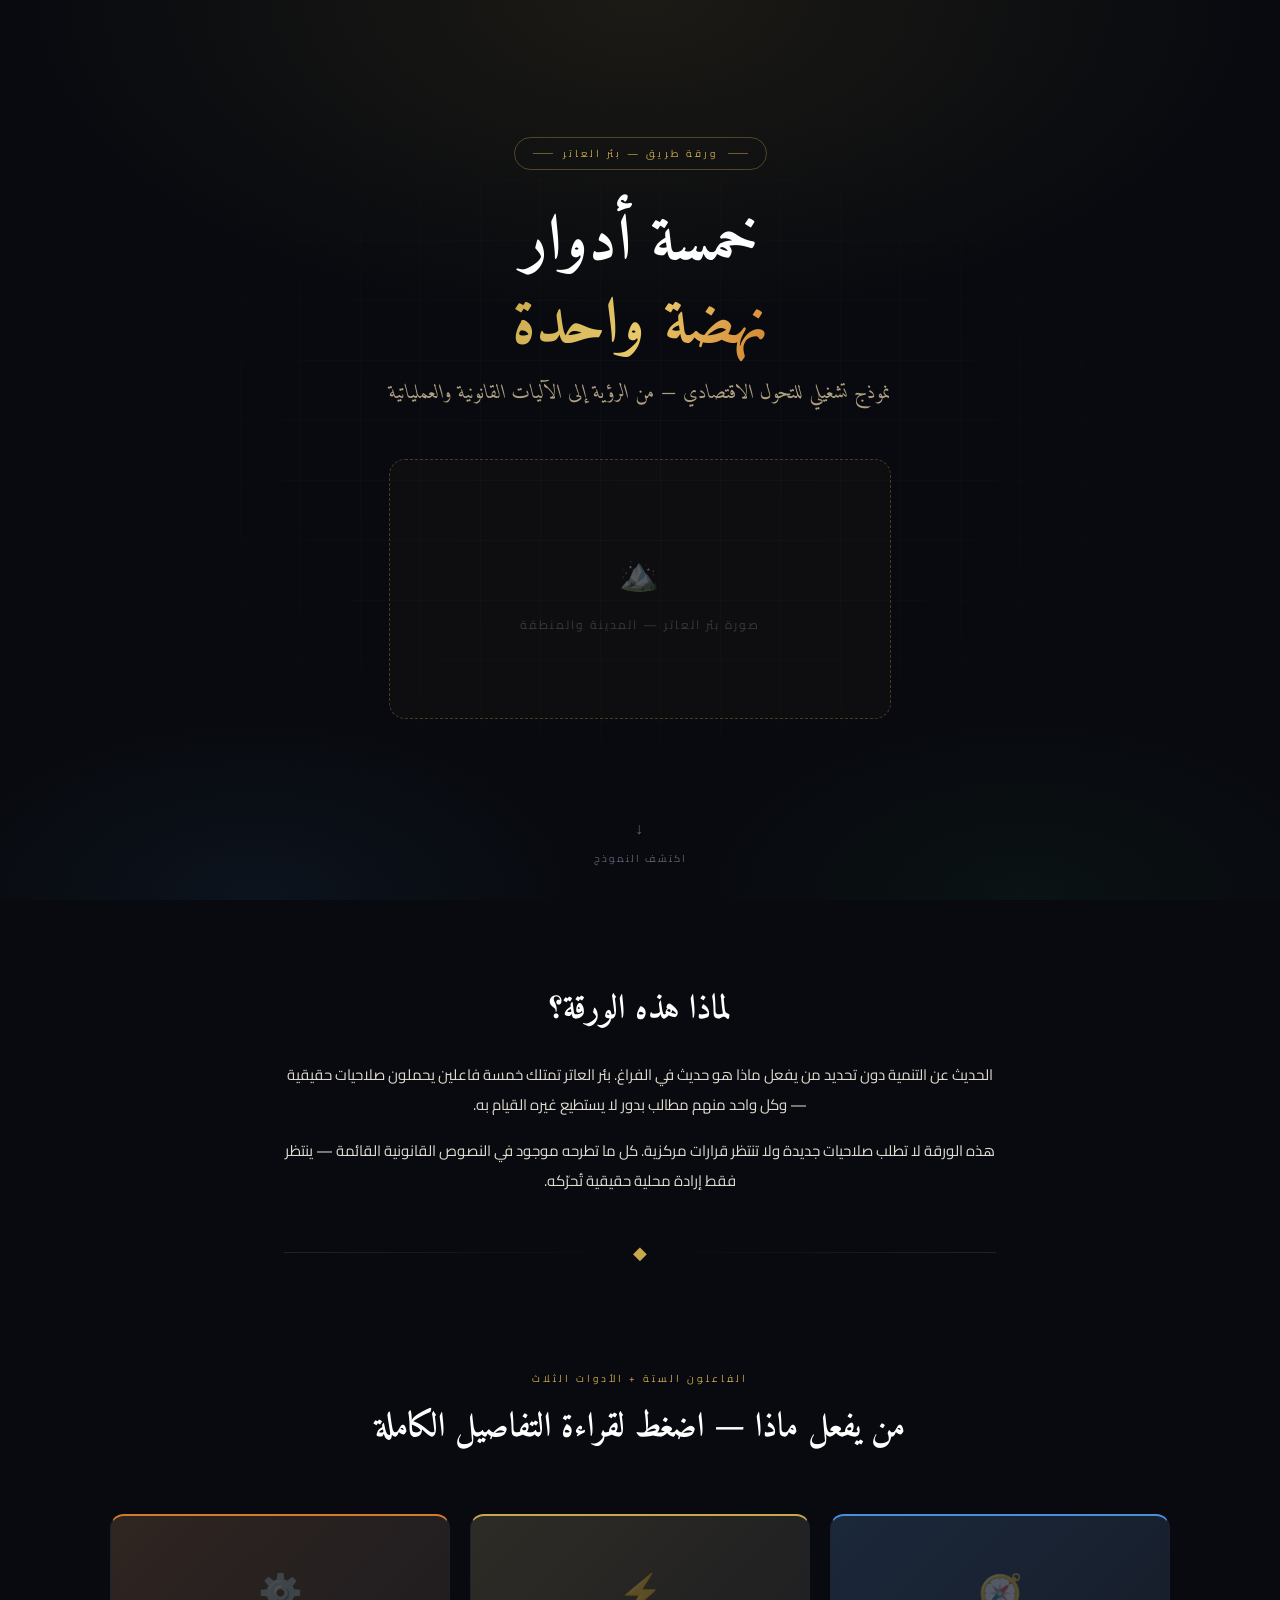
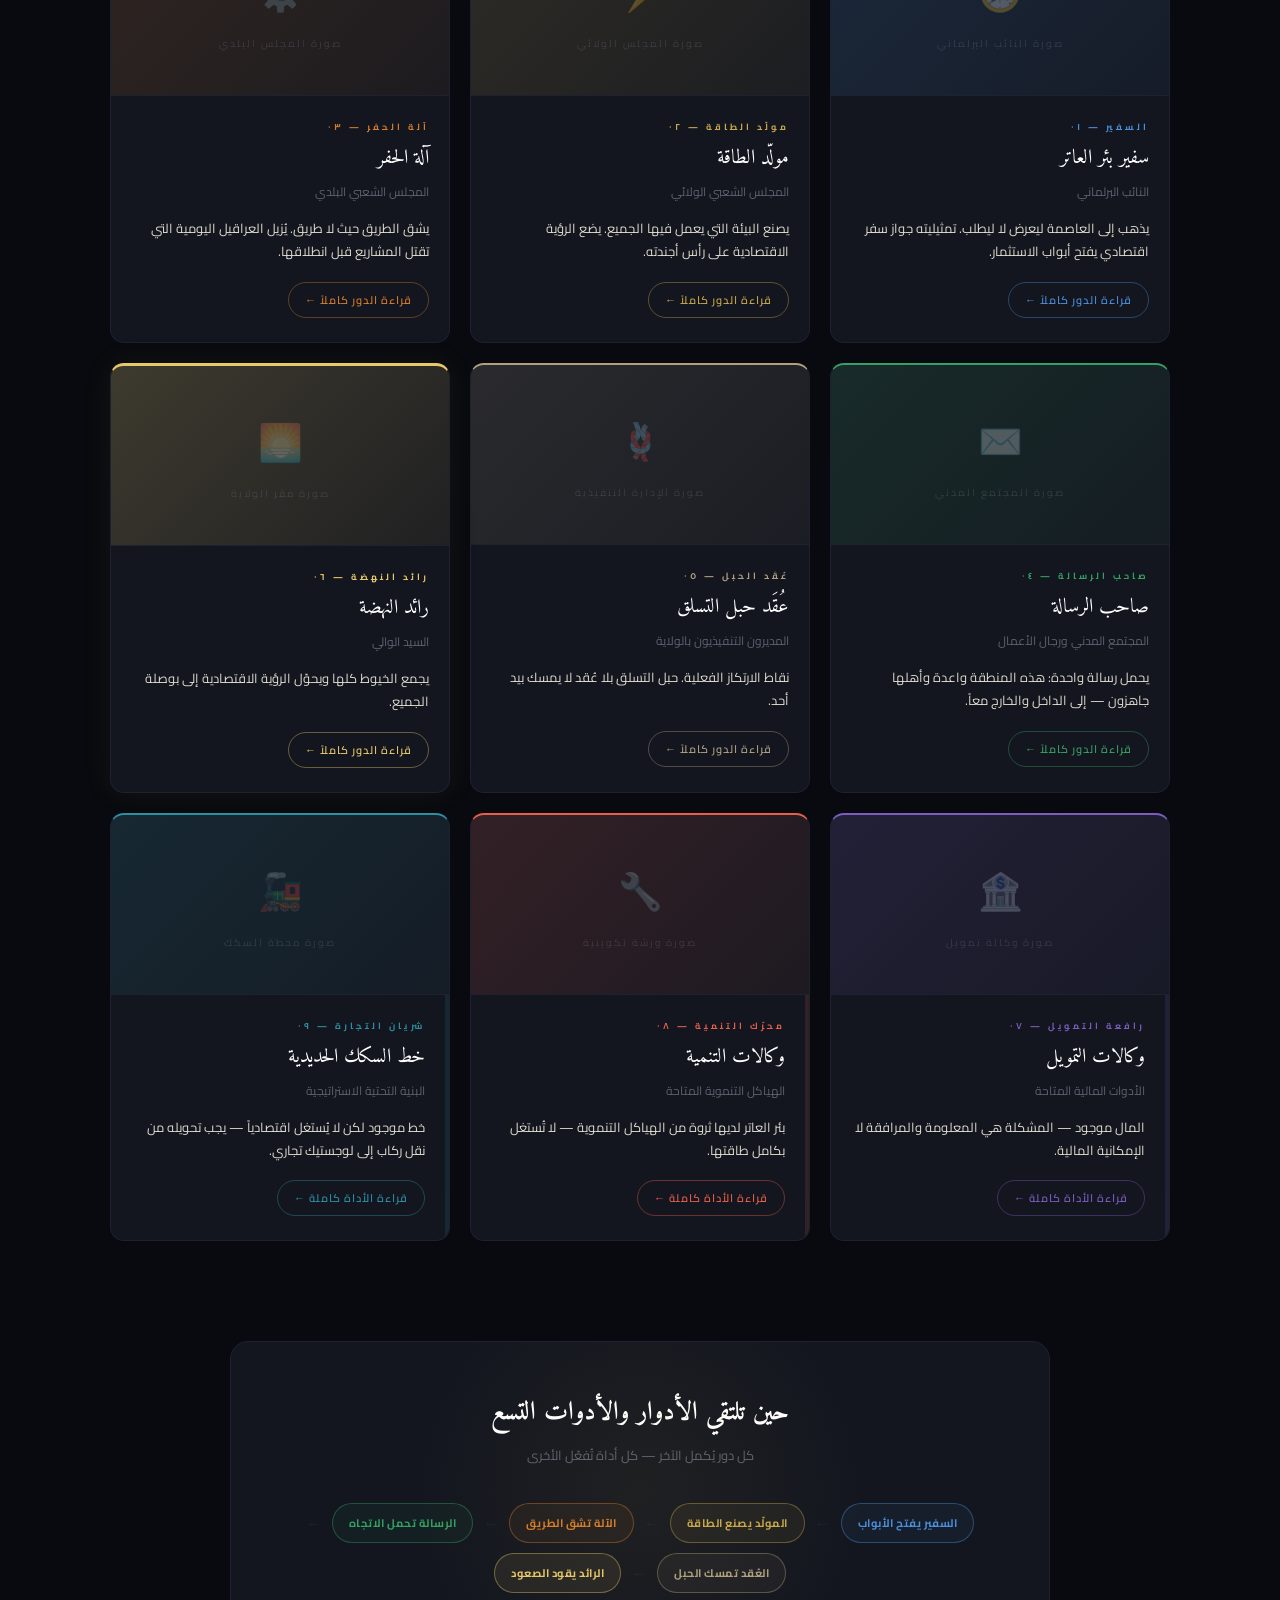
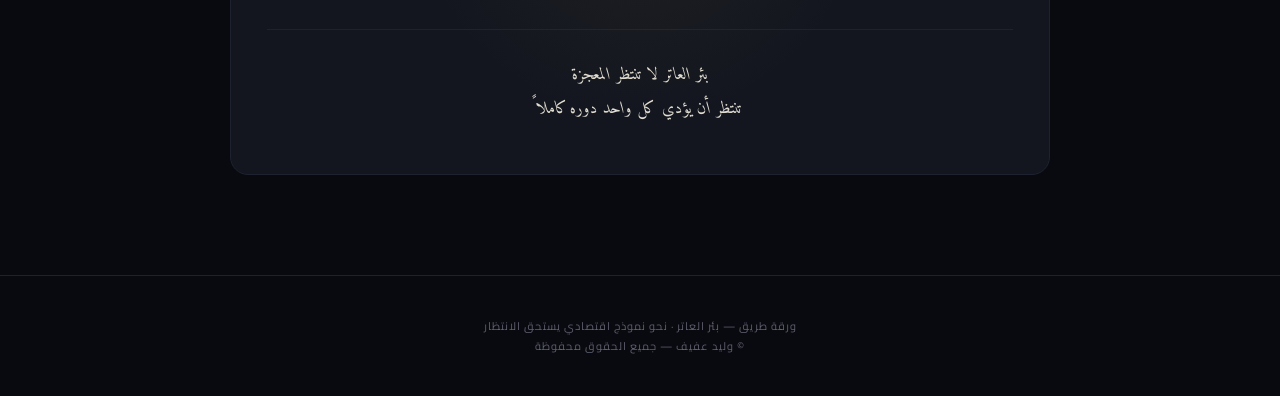
==== index.html @ 974d1684 "Add files via upload" ====
<!DOCTYPE html>
<html lang="ar" dir="rtl">
<head>
<meta charset="UTF-8">
<meta name="viewport" content="width=device-width, initial-scale=1.0">
<title>ورقة طريق بئر العاتر — النهضة الاقتصادية</title>
<style>
@import url('https://fonts.googleapis.com/css2?family=Cairo:wght@300;400;600;700;900&family=Amiri:ital,wght@0,400;0,700;1,400&display=swap');

:root {
  --night: #080a0f;
  --deep: #0f1118;
  --card: #13161f;
  --border: #1e2130;
  --gold: #c8a84b;
  --gold2: #e8c96a;
  --blue: #4a8fd9;
  --amber: #d47c2a;
  --green: #35a063;
  --sand: #b0a080;
  --rust: #c0402a;
  --text: #e0dcd0;
  --muted: #606070;
  --soft: #908870;
}

* { margin:0; padding:0; box-sizing:border-box; }
html { scroll-behavior:smooth; }

body {
  font-family:'Cairo',sans-serif;
  background:var(--night);
  color:var(--text);
  min-height:100vh;
}

/* ─── HERO ─── */
.hero {
  position:relative;
  min-height:100vh;
  display:flex;
  flex-direction:column;
  align-items:center;
  justify-content:center;
  text-align:center;
  padding:60px 24px;
  overflow:hidden;
}

.hero-bg {
  position:absolute;
  inset:0;
  background:
    radial-gradient(ellipse 80% 60% at 50% 0%, rgba(200,168,75,0.10) 0%, transparent 60%),
    radial-gradient(ellipse 50% 40% at 20% 100%, rgba(74,143,217,0.07) 0%, transparent 50%),
    radial-gradient(ellipse 50% 40% at 80% 100%, rgba(53,160,99,0.06) 0%, transparent 50%);
}

/* geometric grid lines */
.hero-grid {
  position:absolute;
  inset:0;
  background-image:
    linear-gradient(rgba(200,168,75,0.04) 1px, transparent 1px),
    linear-gradient(90deg, rgba(200,168,75,0.04) 1px, transparent 1px);
  background-size:60px 60px;
  mask-image:radial-gradient(ellipse 80% 80% at 50% 50%, black 0%, transparent 70%);
}

.hero-content { position:relative; z-index:2; max-width:780px; }

.hero-eyebrow {
  display:inline-flex;
  align-items:center;
  gap:10px;
  border:1px solid rgba(200,168,75,0.35);
  color:var(--gold);
  font-size:10px;
  letter-spacing:3px;
  padding:6px 18px;
  border-radius:30px;
  margin-bottom:32px;
  animation:fadeDown .7s ease both;
}
.hero-eyebrow::before,
.hero-eyebrow::after {
  content:'';
  width:20px; height:1px;
  background:var(--gold);
  opacity:.5;
}

.hero h1 {
  font-family:'Amiri',serif;
  font-size:clamp(32px,7vw,64px);
  font-weight:700;
  line-height:1.3;
  color:#fff;
  margin-bottom:8px;
  animation:fadeDown .7s .1s ease both;
}
.hero h1 em {
  font-style:normal;
  background:linear-gradient(120deg,var(--gold),var(--gold2),var(--amber));
  -webkit-background-clip:text;
  -webkit-text-fill-color:transparent;
  background-clip:text;
}

.hero-tagline {
  font-family:'Amiri',serif;
  font-size:clamp(15px,2.5vw,20px);
  color:var(--sand);
  margin-bottom:48px;
  font-style:italic;
  animation:fadeDown .7s .2s ease both;
}

/* hero image slot */
.hero-image-slot {
  width:100%;
  max-width:680px;
  height:260px;
  border:1px dashed rgba(200,168,75,0.3);
  border-radius:16px;
  display:flex;
  flex-direction:column;
  align-items:center;
  justify-content:center;
  gap:10px;
  color:var(--muted);
  font-size:12px;
  letter-spacing:2px;
  margin:0 auto 48px;
  background:rgba(200,168,75,0.03);
  overflow:hidden;
  animation:fadeUp .7s .3s ease both;
  position:relative;
}
.hero-image-slot img {
  position:absolute;
  inset:0;
  width:100%; height:100%;
  object-fit:cover;
  border-radius:16px;
  display:none;
}
.hero-image-slot .slot-icon { font-size:32px; opacity:.3; }
.hero-image-slot .slot-label { opacity:.5; }

.scroll-hint {
  position:absolute;
  bottom:32px;
  left:50%;
  transform:translateX(-50%);
  display:flex;
  flex-direction:column;
  align-items:center;
  gap:6px;
  color:var(--muted);
  font-size:10px;
  letter-spacing:2px;
  animation:pulse 2s infinite;
}
.scroll-hint .arrow { font-size:16px; }

/* ─── INTRO ─── */
.intro {
  max-width:760px;
  margin:0 auto;
  padding:80px 24px 60px;
  text-align:center;
}
.intro-title {
  font-family:'Amiri',serif;
  font-size:clamp(22px,4vw,34px);
  color:#fff;
  margin-bottom:20px;
}
.intro p {
  font-size:15px;
  color:var(--text);
  line-height:2;
  margin-bottom:16px;
}
.intro-divider {
  display:flex;
  align-items:center;
  gap:16px;
  margin:40px 0;
}
.intro-divider::before,
.intro-divider::after {
  content:'';
  flex:1;
  height:1px;
  background:linear-gradient(90deg,transparent,var(--border));
}
.intro-divider::before { background:linear-gradient(90deg,transparent,var(--border)); }
.intro-divider::after  { background:linear-gradient(90deg,var(--border),transparent); }
.intro-divider span { color:var(--gold); font-size:18px; }

/* ─── ACTORS SECTION ─── */
.actors-section {
  max-width:1100px;
  margin:0 auto;
  padding:0 20px 100px;
}

.section-header {
  text-align:center;
  margin-bottom:56px;
}
.section-header .tag {
  font-size:10px;
  letter-spacing:3px;
  color:var(--gold);
  display:block;
  margin-bottom:10px;
}
.section-header h2 {
  font-family:'Amiri',serif;
  font-size:clamp(22px,4vw,34px);
  color:#fff;
}

.actors-grid {
  display:grid;
  grid-template-columns:repeat(auto-fit,minmax(300px,1fr));
  gap:20px;
}

.actor-tile {
  background:var(--card);
  border:1px solid var(--border);
  border-radius:14px;
  overflow:hidden;
  text-decoration:none;
  color:inherit;
  display:block;
  transition:transform .25s, box-shadow .25s;
  position:relative;
}
.actor-tile:hover {
  transform:translateY(-4px);
  box-shadow:0 20px 50px rgba(0,0,0,.5);
}
.actor-tile::before {
  content:'';
  position:absolute;
  inset:0;
  opacity:0;
  transition:opacity .3s;
  border-radius:14px;
}
.actor-tile:hover::before { opacity:1; }

/* image slot inside tile */
.tile-image {
  width:100%;
  height:180px;
  background:var(--deep);
  display:flex;
  align-items:center;
  justify-content:center;
  border-bottom:1px solid var(--border);
  position:relative;
  overflow:hidden;
}
.tile-image img {
  width:100%; height:100%;
  object-fit:cover;
  display:none;
}
.tile-image-placeholder {
  display:flex;
  flex-direction:column;
  align-items:center;
  gap:8px;
  color:var(--muted);
}
.tile-image-placeholder .p-icon { font-size:36px; opacity:.25; }
.tile-image-placeholder .p-text { font-size:10px; letter-spacing:2px; opacity:.4; }

.tile-body { padding:22px 20px 24px; }
.tile-code {
  font-size:9px;
  letter-spacing:3px;
  font-weight:700;
  margin-bottom:6px;
  text-transform:uppercase;
}
.tile-name {
  font-family:'Amiri',serif;
  font-size:20px;
  color:#fff;
  margin-bottom:4px;
}
.tile-role {
  font-size:12px;
  color:var(--muted);
  margin-bottom:14px;
}
.tile-desc {
  font-size:13px;
  color:var(--text);
  line-height:1.8;
  margin-bottom:18px;
}
.tile-link {
  display:inline-flex;
  align-items:center;
  gap:8px;
  font-size:11px;
  letter-spacing:1px;
  font-weight:600;
  padding:7px 16px;
  border-radius:20px;
  border:1px solid;
  transition:background .2s, color .2s;
}

/* color themes */
.t-ambassador .tile-image { background:linear-gradient(135deg,rgba(74,143,217,0.15),rgba(74,143,217,0.05)); }
.t-ambassador .tile-code  { color:var(--blue); }
.t-ambassador .tile-link  { color:var(--blue); border-color:rgba(74,143,217,.4); }
.t-ambassador .tile-link:hover { background:rgba(74,143,217,.15); }
.t-ambassador { border-top:2px solid var(--blue); }

.t-generator .tile-image { background:linear-gradient(135deg,rgba(200,168,75,0.15),rgba(200,168,75,0.05)); }
.t-generator .tile-code  { color:var(--gold); }
.t-generator .tile-link  { color:var(--gold); border-color:rgba(200,168,75,.4); }
.t-generator .tile-link:hover { background:rgba(200,168,75,.1); }
.t-generator { border-top:2px solid var(--gold); }

.t-driller .tile-image { background:linear-gradient(135deg,rgba(212,124,42,0.15),rgba(212,124,42,0.05)); }
.t-driller .tile-code  { color:var(--amber); }
.t-driller .tile-link  { color:var(--amber); border-color:rgba(212,124,42,.4); }
.t-driller .tile-link:hover { background:rgba(212,124,42,.12); }
.t-driller { border-top:2px solid var(--amber); }

.t-civil .tile-image { background:linear-gradient(135deg,rgba(53,160,99,0.15),rgba(53,160,99,0.05)); }
.t-civil .tile-code  { color:var(--green); }
.t-civil .tile-link  { color:var(--green); border-color:rgba(53,160,99,.4); }
.t-civil .tile-link:hover { background:rgba(53,160,99,.12); }
.t-civil { border-top:2px solid var(--green); }

.t-knot .tile-image { background:linear-gradient(135deg,rgba(176,160,128,0.15),rgba(176,160,128,0.05)); }
.t-knot .tile-code  { color:var(--sand); }
.t-knot .tile-link  { color:var(--sand); border-color:rgba(176,160,128,.4); }
.t-knot .tile-link:hover { background:rgba(176,160,128,.12); }
.t-knot { border-top:2px solid var(--sand); }

.t-pioneer .tile-image { background:linear-gradient(135deg,rgba(232,201,106,0.2),rgba(200,168,75,0.07)); }
.t-pioneer .tile-code  { color:var(--gold2); }
.t-pioneer .tile-link  { color:var(--gold2); border-color:rgba(232,201,106,.4); }
.t-pioneer .tile-link:hover { background:rgba(232,201,106,.12); }
.t-pioneer { border-top:3px solid var(--gold2); box-shadow:0 0 30px rgba(200,168,75,.08); }

.t-finance { border-top:2px solid #7c5cbf; }
.t-finance .tile-body { border-right:4px solid rgba(124,92,191,.15); }
.t-development { border-top:2px solid #e85d4b; }
.t-development .tile-body { border-right:4px solid rgba(232,93,75,.15); }
.t-railway { border-top:2px solid #2d8fa3; }
.t-railway .tile-body { border-right:4px solid rgba(45,143,163,.15); }

/* ─── SYNERGY ─── */
.synergy {
  max-width:860px;
  margin:0 auto 100px;
  padding:0 20px;
}
.synergy-box {
  background:var(--card);
  border:1px solid var(--border);
  border-radius:18px;
  padding:48px 36px;
  text-align:center;
  position:relative;
  overflow:hidden;
}
.synergy-box::before {
  content:'';
  position:absolute;
  top:-100px; left:50%; transform:translateX(-50%);
  width:500px; height:500px;
  background:radial-gradient(circle,rgba(200,168,75,.07) 0%,transparent 65%);
  pointer-events:none;
}
.synergy-box h2 {
  font-family:'Amiri',serif;
  font-size:26px;
  color:#fff;
  margin-bottom:8px;
}
.synergy-sub {
  font-size:13px;
  color:var(--muted);
  margin-bottom:36px;
}
.flow {
  display:flex;
  align-items:center;
  justify-content:center;
  flex-wrap:wrap;
  gap:10px;
  margin-bottom:36px;
}
.flow-node {
  font-size:11px;
  font-weight:700;
  padding:9px 16px;
  border-radius:24px;
  border:1px solid;
  letter-spacing:.5px;
}
.flow-arr { color:var(--border); font-size:16px; }
.synergy-quote {
  font-family:'Amiri',serif;
  font-size:17px;
  font-style:italic;
  color:var(--text);
  line-height:2;
  border-top:1px solid var(--border);
  padding-top:28px;
}

/* ─── FOOTER ─── */
footer {
  text-align:center;
  padding:40px 20px;
  border-top:1px solid var(--border);
  font-size:11px;
  color:var(--muted);
  letter-spacing:1px;
}

/* ─── ANIMATIONS ─── */
@keyframes fadeDown {
  from{opacity:0;transform:translateY(-18px)}
  to{opacity:1;transform:translateY(0)}
}
@keyframes fadeUp {
  from{opacity:0;transform:translateY(22px)}
  to{opacity:1;transform:translateY(0)}
}
@keyframes pulse {
  0%,100%{opacity:.4} 50%{opacity:.9}
}

.reveal {
  opacity:0;
  transform:translateY(24px);
  transition:opacity .6s ease, transform .6s ease;
}
.reveal.visible {
  opacity:1;
  transform:translateY(0);
}

@media(max-width:600px){
  .actors-grid{grid-template-columns:1fr;}
  .flow-arr{display:none;}
}
</style>
</head>
<body><div class="wm-wrap">

<!-- ══ HERO ══ -->
<section class="hero">
  <div class="hero-bg"></div>
  <div class="hero-grid"></div>

  <div class="hero-content">
    <div class="hero-eyebrow">ورقة طريق — بئر العاتر</div>
    <h1>خمسة أدوار<br><em>نهضة واحدة</em></h1>
    <p class="hero-tagline">نموذج تشغيلي للتحول الاقتصادي — من الرؤية إلى الآليات القانونية والعملياتية</p>

    <!-- HERO IMAGE SLOT -->
    <div class="hero-image-slot">
      <!-- ضع هنا صورة بئر العاتر: <img src="images/hero.jpg" alt="بئر العاتر"> -->
      <div class="slot-icon">🏔️</div>
      <div class="slot-label">صورة بئر العاتر — المدينة والمنطقة</div>
    </div>
  </div>

  <div class="scroll-hint">
    <div class="arrow">↓</div>
    <span>اكتشف النموذج</span>
  </div>
</section>

<!-- ══ INTRO ══ -->
<section class="intro reveal">
  <h2 class="intro-title">لماذا هذه الورقة؟</h2>
  <p>الحديث عن التنمية دون تحديد من يفعل ماذا هو حديث في الفراغ. بئر العاتر تمتلك خمسة فاعلين يحملون صلاحيات حقيقية — وكل واحد منهم مطالب بدور لا يستطيع غيره القيام به.</p>
  <p>هذه الورقة لا تطلب صلاحيات جديدة ولا تنتظر قرارات مركزية. كل ما تطرحه موجود في النصوص القانونية القائمة — ينتظر فقط إرادة محلية حقيقية تُحرّكه.</p>
  <div class="intro-divider"><span>◆</span></div>
</section>

<!-- ══ ACTORS ══ -->
<section class="actors-section">
  <div class="section-header reveal">
    <span class="tag">الفاعلون الستة + الأدوات الثلاث</span>
    <h2>من يفعل ماذا — اضغط لقراءة التفاصيل الكاملة</h2>
  </div>

  <div class="actors-grid">

    <!-- 1 -->
    <a href="ambassador.html" class="actor-tile t-ambassador reveal">
      <div class="tile-image">
        <!-- <img src="images/ambassador.jpg" alt="سفير بئر العاتر"> -->
        <div class="tile-image-placeholder">
          <div class="p-icon">🧭</div>
          <div class="p-text">صورة النائب البرلماني</div>
        </div>
      </div>
      <div class="tile-body">
        <div class="tile-code">السفير — ٠١</div>
        <div class="tile-name">سفير بئر العاتر</div>
        <div class="tile-role">النائب البرلماني</div>
        <div class="tile-desc">يذهب إلى العاصمة ليعرض لا ليطلب. تمثيليته جواز سفر اقتصادي يفتح أبواب الاستثمار.</div>
        <span class="tile-link">قراءة الدور كاملاً ←</span>
      </div>
    </a>

    <!-- 2 -->
    <a href="generator.html" class="actor-tile t-generator reveal">
      <div class="tile-image">
        <!-- <img src="images/generator.jpg" alt="المجلس الولائي"> -->
        <div class="tile-image-placeholder">
          <div class="p-icon">⚡</div>
          <div class="p-text">صورة المجلس الولائي</div>
        </div>
      </div>
      <div class="tile-body">
        <div class="tile-code">مولّد الطاقة — ٠٢</div>
        <div class="tile-name">مولّد الطاقة</div>
        <div class="tile-role">المجلس الشعبي الولائي</div>
        <div class="tile-desc">يصنع البيئة التي يعمل فيها الجميع. يضع الرؤية الاقتصادية على رأس أجندته.</div>
        <span class="tile-link">قراءة الدور كاملاً ←</span>
      </div>
    </a>

    <!-- 3 -->
    <a href="driller.html" class="actor-tile t-driller reveal">
      <div class="tile-image">
        <!-- <img src="images/driller.jpg" alt="المجلس البلدي"> -->
        <div class="tile-image-placeholder">
          <div class="p-icon">⚙️</div>
          <div class="p-text">صورة المجلس البلدي</div>
        </div>
      </div>
      <div class="tile-body">
        <div class="tile-code">آلة الحفر — ٠٣</div>
        <div class="tile-name">آلة الحفر</div>
        <div class="tile-role">المجلس الشعبي البلدي</div>
        <div class="tile-desc">يشق الطريق حيث لا طريق. يُزيل العراقيل اليومية التي تقتل المشاريع قبل انطلاقها.</div>
        <span class="tile-link">قراءة الدور كاملاً ←</span>
      </div>
    </a>

    <!-- 4 -->
    <a href="civil.html" class="actor-tile t-civil reveal">
      <div class="tile-image">
        <!-- <img src="images/civil.jpg" alt="المجتمع المدني"> -->
        <div class="tile-image-placeholder">
          <div class="p-icon">✉️</div>
          <div class="p-text">صورة المجتمع المدني</div>
        </div>
      </div>
      <div class="tile-body">
        <div class="tile-code">صاحب الرسالة — ٠٤</div>
        <div class="tile-name">صاحب الرسالة</div>
        <div class="tile-role">المجتمع المدني ورجال الأعمال</div>
        <div class="tile-desc">يحمل رسالة واحدة: هذه المنطقة واعدة وأهلها جاهزون — إلى الداخل والخارج معاً.</div>
        <span class="tile-link">قراءة الدور كاملاً ←</span>
      </div>
    </a>

    <!-- 5 -->
    <a href="knot.html" class="actor-tile t-knot reveal">
      <div class="tile-image">
        <!-- <img src="images/knot.jpg" alt="المديرون التنفيذيون"> -->
        <div class="tile-image-placeholder">
          <div class="p-icon">🪢</div>
          <div class="p-text">صورة الإدارة التنفيذية</div>
        </div>
      </div>
      <div class="tile-body">
        <div class="tile-code">عُقَد الحبل — ٠٥</div>
        <div class="tile-name">عُقَد حبل التسلق</div>
        <div class="tile-role">المديرون التنفيذيون بالولاية</div>
        <div class="tile-desc">نقاط الارتكاز الفعلية. حبل التسلق بلا عُقد لا يمسك بيد أحد.</div>
        <span class="tile-link">قراءة الدور كاملاً ←</span>
      </div>
    </a>

    <!-- 6 -->
    <a href="pioneer.html" class="actor-tile t-pioneer reveal">
      <div class="tile-image">
        <!-- <img src="images/pioneer.jpg" alt="السيد الوالي"> -->
        <div class="tile-image-placeholder">
          <div class="p-icon">🌅</div>
          <div class="p-text">صورة مقر الولاية</div>
        </div>
      </div>
      <div class="tile-body">
        <div class="tile-code">رائد النهضة — ٠٦</div>
        <div class="tile-name">رائد النهضة</div>
        <div class="tile-role">السيد الوالي</div>
        <div class="tile-desc">يجمع الخيوط كلها ويحوّل الرؤية الاقتصادية إلى بوصلة الجميع.</div>
        <span class="tile-link">قراءة الدور كاملاً ←</span>
      </div>
    </a>

    <!-- ═ TOOLS ═ -->
    <!-- 7 -->
    <a href="finance.html" class="actor-tile t-finance reveal">
      <div class="tile-image" style="background:linear-gradient(135deg,rgba(124,92,191,0.15),rgba(124,92,191,0.05));">
        <div class="tile-image-placeholder">
          <div class="p-icon">🏦</div>
          <div class="p-text">صورة وكالة تمويل</div>
        </div>
      </div>
      <div class="tile-body">
        <div class="tile-code" style="color:#7c5cbf;">رافعة التمويل — ٠٧</div>
        <div class="tile-name">وكالات التمويل</div>
        <div class="tile-role">الأدوات المالية المتاحة</div>
        <div class="tile-desc">المال موجود — المشكلة هي المعلومة والمرافقة لا الإمكانية المالية.</div>
        <span class="tile-link" style="color:#7c5cbf;border-color:rgba(124,92,191,.4);">قراءة الأداة كاملة ←</span>
      </div>
    </a>

    <!-- 8 -->
    <a href="development.html" class="actor-tile t-development reveal">
      <div class="tile-image" style="background:linear-gradient(135deg,rgba(232,93,75,0.15),rgba(232,93,75,0.05));">
        <div class="tile-image-placeholder">
          <div class="p-icon">🔧</div>
          <div class="p-text">صورة ورشة تكوينية</div>
        </div>
      </div>
      <div class="tile-body">
        <div class="tile-code" style="color:#e85d4b;">محرّك التنمية — ٠٨</div>
        <div class="tile-name">وكالات التنمية</div>
        <div class="tile-role">الهياكل التنموية المتاحة</div>
        <div class="tile-desc">بئر العاتر لديها ثروة من الهياكل التنموية — لا تُستغل بكامل طاقتها.</div>
        <span class="tile-link" style="color:#e85d4b;border-color:rgba(232,93,75,.4);">قراءة الأداة كاملة ←</span>
      </div>
    </a>

    <!-- 9 -->
    <a href="railway.html" class="actor-tile t-railway reveal">
      <div class="tile-image" style="background:linear-gradient(135deg,rgba(45,143,163,0.15),rgba(45,143,163,0.05));">
        <div class="tile-image-placeholder">
          <div class="p-icon">🚂</div>
          <div class="p-text">صورة محطة السكك</div>
        </div>
      </div>
      <div class="tile-body">
        <div class="tile-code" style="color:#2d8fa3;">شريان التجارة — ٠٩</div>
        <div class="tile-name">خط السكك الحديدية</div>
        <div class="tile-role">البنية التحتية الاستراتيجية</div>
        <div class="tile-desc">خط موجود لكن لا يُستغل اقتصادياً — يجب تحويله من نقل ركاب إلى لوجستيك تجاري.</div>
        <span class="tile-link" style="color:#2d8fa3;border-color:rgba(45,143,163,.4);">قراءة الأداة كاملة ←</span>
      </div>
    </a>

  </div>
</section>

<!-- ══ SYNERGY ══ -->
<section class="synergy reveal">
  <div class="synergy-box">
    <h2>حين تلتقي الأدوار والأدوات التسع</h2>
    <p class="synergy-sub">كل دور يُكمل الآخر — كل أداة تُفعّل الأخرى</p>
    <div class="flow">
      <div class="flow-node" style="color:var(--blue);border-color:rgba(74,143,217,.4);background:rgba(74,143,217,.07)">السفير يفتح الأبواب</div>
      <div class="flow-arr">←</div>
      <div class="flow-node" style="color:var(--gold);border-color:rgba(200,168,75,.4);background:rgba(200,168,75,.07)">المولّد يصنع الطاقة</div>
      <div class="flow-arr">←</div>
      <div class="flow-node" style="color:var(--amber);border-color:rgba(212,124,42,.4);background:rgba(212,124,42,.07)">الآلة تشق الطريق</div>
      <div class="flow-arr">←</div>
      <div class="flow-node" style="color:var(--green);border-color:rgba(53,160,99,.4);background:rgba(53,160,99,.07)">الرسالة تحمل الاتجاه</div>
      <div class="flow-arr">←</div>
      <div class="flow-node" style="color:var(--sand);border-color:rgba(176,160,128,.4);background:rgba(176,160,128,.07)">العُقد تمسك الحبل</div>
      <div class="flow-arr">←</div>
      <div class="flow-node" style="color:var(--gold2);border-color:rgba(232,201,106,.4);background:rgba(232,201,106,.08)">الرائد يقود الصعود</div>
    </div>
    <div class="synergy-quote">
      بئر العاتر لا تنتظر المعجزة<br>
      تنتظر أن يؤدي كل واحد دوره كاملاً
    </div>
  </div>
</section>

<footer>
  ورقة طريق — بئر العاتر · نحو نموذج اقتصادي يستحق الانتظار
  <div class="footer-sig">© وليد عفيف — جميع الحقوق محفوظة</div>
</footer>

<script>
const obs = new IntersectionObserver(entries => {
  entries.forEach(e => { if(e.isIntersecting) e.target.classList.add('visible'); });
}, { threshold:0.12 });
document.querySelectorAll('.reveal').forEach(el => obs.observe(el));
</script>
</div></body>
</html>
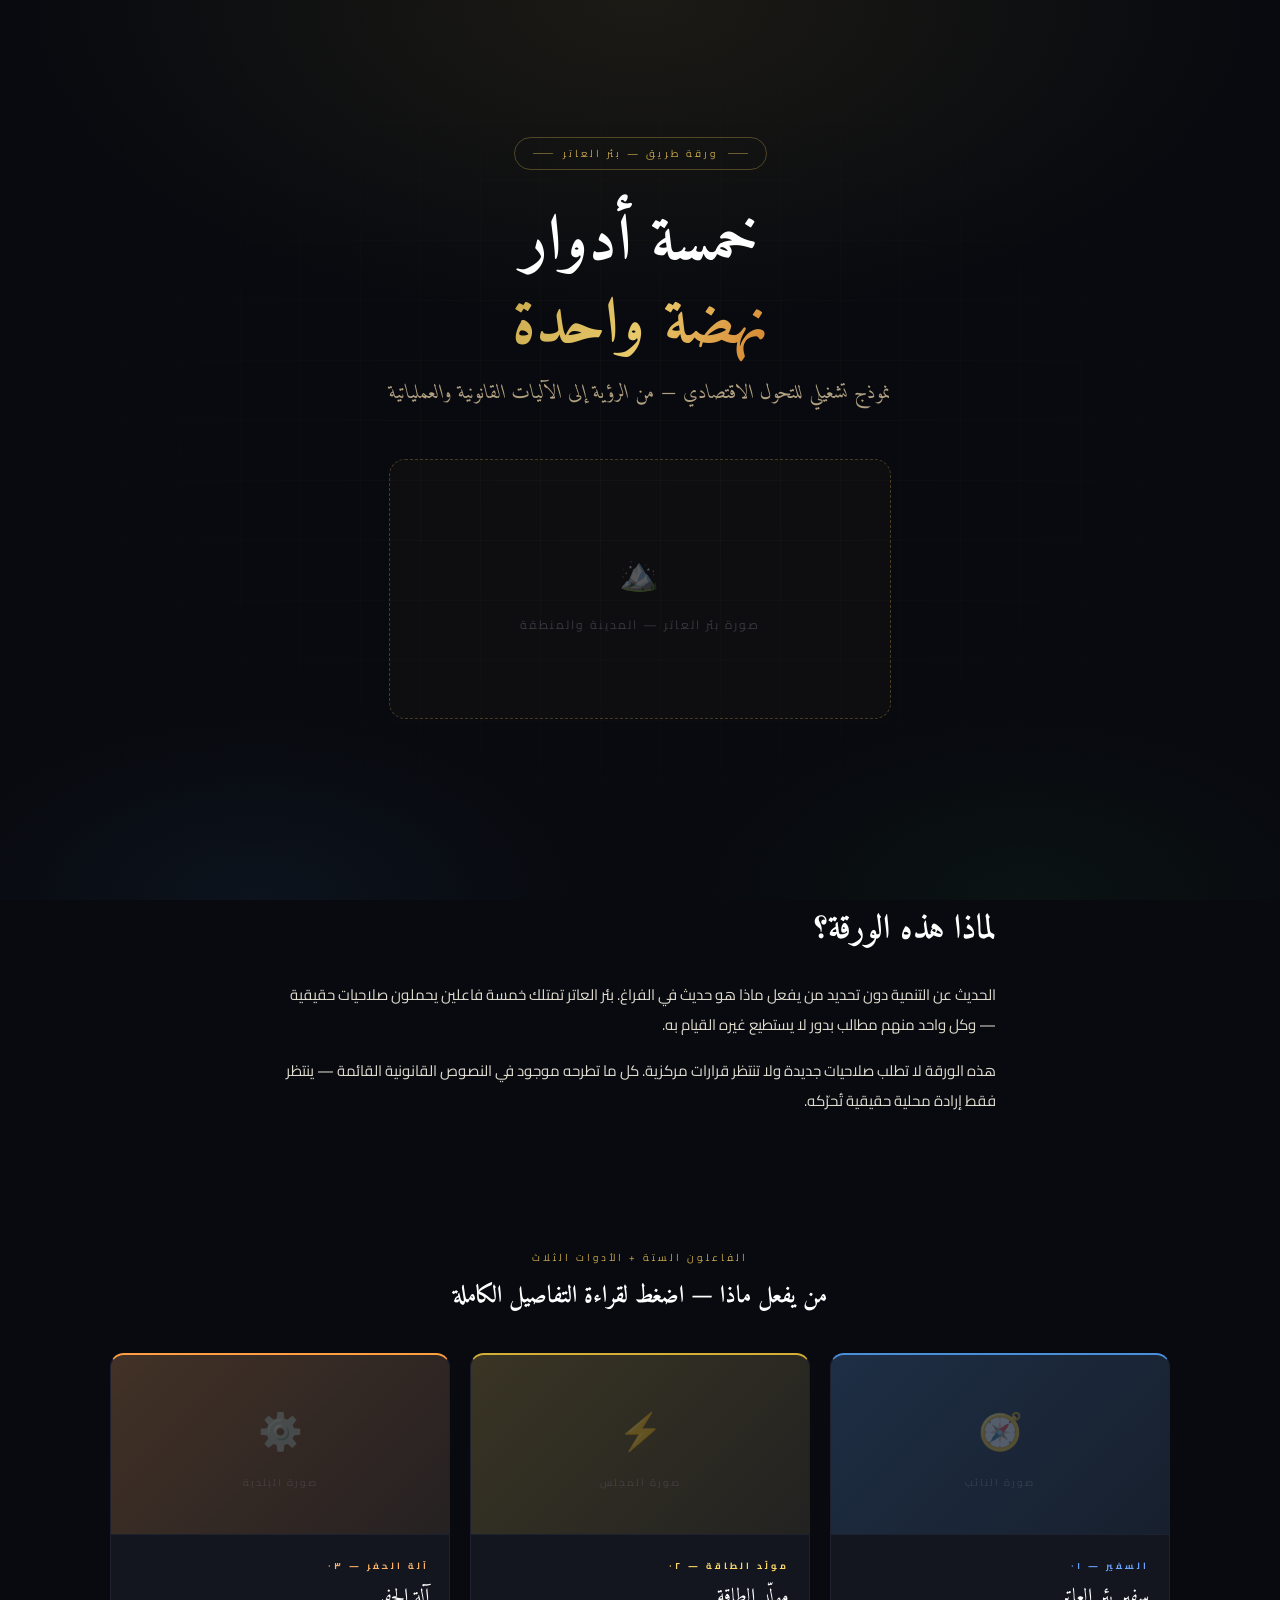
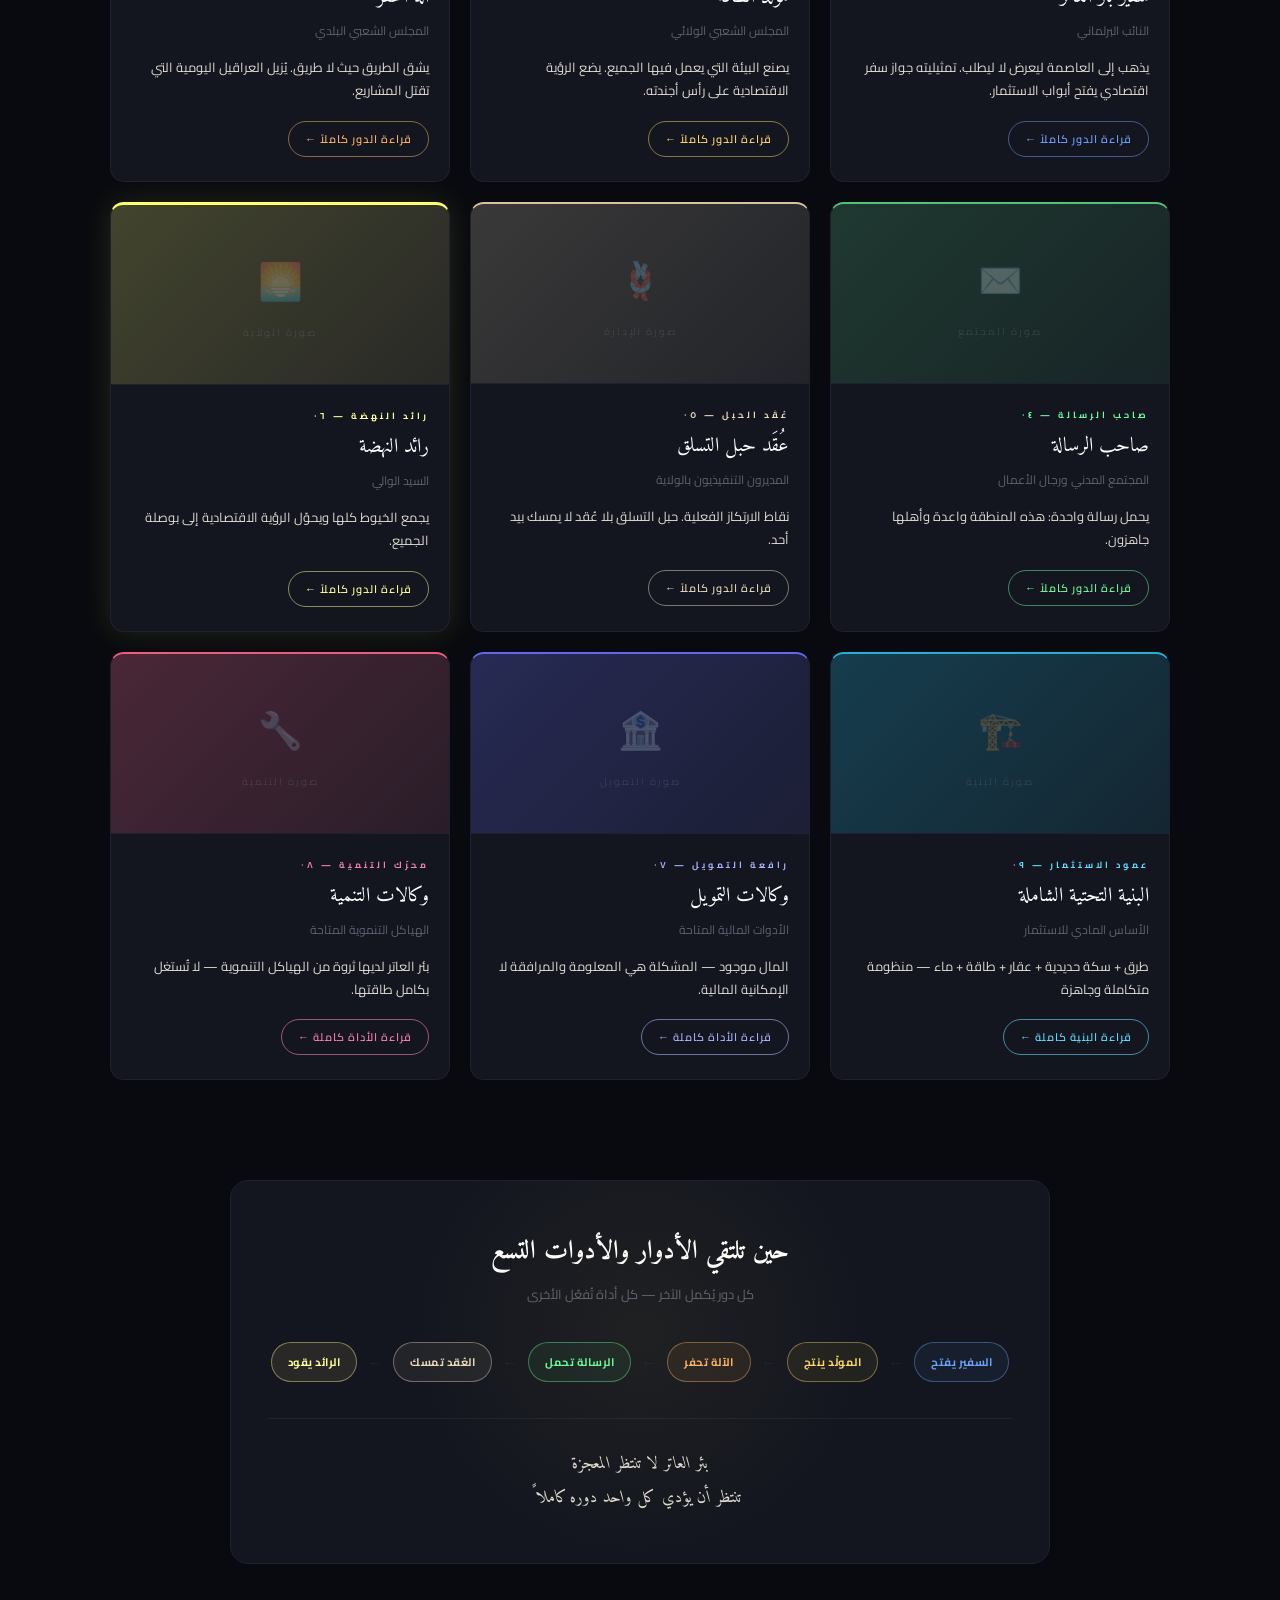
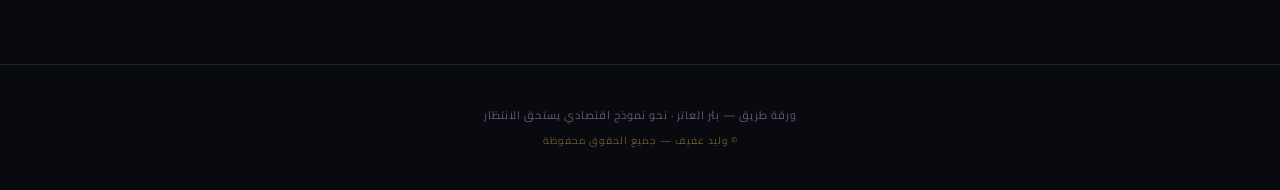
==== commit 82f39100: "Add files via upload" ====
--- a/index.html
+++ b/index.html
@@ -56,7 +56,6 @@
     radial-gradient(ellipse 50% 40% at 80% 100%, rgba(53,160,99,0.06) 0%, transparent 50%);
 }
 
-/* geometric grid lines */
 .hero-grid {
   position:absolute;
   inset:0;
@@ -82,6 +81,7 @@
   margin-bottom:32px;
   animation:fadeDown .7s ease both;
 }
+
 .hero-eyebrow::before,
 .hero-eyebrow::after {
   content:'';
@@ -99,6 +99,7 @@
   margin-bottom:8px;
   animation:fadeDown .7s .1s ease both;
 }
+
 .hero h1 em {
   font-style:normal;
   background:linear-gradient(120deg,var(--gold),var(--gold2),var(--amber));
@@ -116,118 +117,64 @@
   animation:fadeDown .7s .2s ease both;
 }
 
-/* hero image slot */
-.hero-image-slot {
-  width:100%;
-  max-width:680px;
-  height:260px;
-  border:1px dashed rgba(200,168,75,0.3);
-  border-radius:16px;
-  display:flex;
-  flex-direction:column;
-  align-items:center;
-  justify-content:center;
-  gap:10px;
-  color:var(--muted);
-  font-size:12px;
-  letter-spacing:2px;
-  margin:0 auto 48px;
-  background:rgba(200,168,75,0.03);
-  overflow:hidden;
-  animation:fadeUp .7s .3s ease both;
-  position:relative;
-}
-.hero-image-slot img {
-  position:absolute;
-  inset:0;
-  width:100%; height:100%;
-  object-fit:cover;
-  border-radius:16px;
-  display:none;
-}
-.hero-image-slot .slot-icon { font-size:32px; opacity:.3; }
-.hero-image-slot .slot-label { opacity:.5; }
-
-.scroll-hint {
-  position:absolute;
-  bottom:32px;
-  left:50%;
-  transform:translateX(-50%);
-  display:flex;
-  flex-direction:column;
-  align-items:center;
-  gap:6px;
-  color:var(--muted);
-  font-size:10px;
-  letter-spacing:2px;
-  animation:pulse 2s infinite;
-}
-.scroll-hint .arrow { font-size:16px; }
+.hero-line {
+  width:80px;
+  height:2px;
+  background:linear-gradient(90deg,transparent,var(--gold),transparent);
+  margin:0 auto;
+  animation:fadeDown .7s .3s ease both;
+}
 
 /* ─── INTRO ─── */
-.intro {
+.intro-section {
   max-width:760px;
   margin:0 auto;
-  padding:80px 24px 60px;
+  padding:0 24px 60px;
+  animation:fadeUp .7s .4s ease both;
+}
+
+.quote-block {
+  background:linear-gradient(135deg, rgba(200,168,75,0.08), rgba(200,168,75,0.03));
+  border:1px solid rgba(200,168,75,0.25);
+  border-right:3px solid var(--gold);
+  border-radius:0 10px 10px 0;
+  padding:22px 24px;
+  font-family:'Amiri',serif;
+  font-size:16px;
+  font-style:italic;
+  line-height:1.9;
+  color:var(--soft);
+}
+
+/* ─── SECTION LABEL ─── */
+.section-label {
   text-align:center;
-}
-.intro-title {
-  font-family:'Amiri',serif;
-  font-size:clamp(22px,4vw,34px);
-  color:#fff;
-  margin-bottom:20px;
-}
-.intro p {
-  font-size:15px;
-  color:var(--text);
-  line-height:2;
-  margin-bottom:16px;
-}
-.intro-divider {
-  display:flex;
-  align-items:center;
-  gap:16px;
-  margin:40px 0;
-}
-.intro-divider::before,
-.intro-divider::after {
-  content:'';
-  flex:1;
-  height:1px;
-  background:linear-gradient(90deg,transparent,var(--border));
-}
-.intro-divider::before { background:linear-gradient(90deg,transparent,var(--border)); }
-.intro-divider::after  { background:linear-gradient(90deg,var(--border),transparent); }
-.intro-divider span { color:var(--gold); font-size:18px; }
-
-/* ─── ACTORS SECTION ─── */
-.actors-section {
-  max-width:1100px;
-  margin:0 auto;
-  padding:0 20px 100px;
-}
-
-.section-header {
-  text-align:center;
-  margin-bottom:56px;
-}
-.section-header .tag {
+  margin:56px auto 36px;
+  animation:fadeUp .6s ease both;
+}
+
+.section-label .tag {
   font-size:10px;
   letter-spacing:3px;
   color:var(--gold);
   display:block;
-  margin-bottom:10px;
-}
-.section-header h2 {
+  margin-bottom:8px;
+}
+
+.section-label h2 {
   font-family:'Amiri',serif;
-  font-size:clamp(22px,4vw,34px);
+  font-size:24px;
   color:#fff;
 }
 
+/* ─── ACTORS GRID ─── */
 .actors-grid {
   display:grid;
   grid-template-columns:repeat(auto-fit,minmax(300px,1fr));
   gap:20px;
+  max-width:1100px;
+  margin:0 auto;
+  padding:0 20px;
 }
 
 .actor-tile {
@@ -241,25 +188,16 @@
   transition:transform .25s, box-shadow .25s;
   position:relative;
 }
+
 .actor-tile:hover {
   transform:translateY(-4px);
   box-shadow:0 20px 50px rgba(0,0,0,.5);
 }
-.actor-tile::before {
-  content:'';
-  position:absolute;
-  inset:0;
-  opacity:0;
-  transition:opacity .3s;
-  border-radius:14px;
-}
-.actor-tile:hover::before { opacity:1; }
-
-/* image slot inside tile */
+
+/* Image area */
 .tile-image {
   width:100%;
   height:180px;
-  background:var(--deep);
   display:flex;
   align-items:center;
   justify-content:center;
@@ -267,11 +205,13 @@
   position:relative;
   overflow:hidden;
 }
+
 .tile-image img {
   width:100%; height:100%;
   object-fit:cover;
   display:none;
 }
+
 .tile-image-placeholder {
   display:flex;
   flex-direction:column;
@@ -279,90 +219,82 @@
   gap:8px;
   color:var(--muted);
 }
+
 .tile-image-placeholder .p-icon { font-size:36px; opacity:.25; }
 .tile-image-placeholder .p-text { font-size:10px; letter-spacing:2px; opacity:.4; }
 
+/* Body */
 .tile-body { padding:22px 20px 24px; }
-.tile-code {
-  font-size:9px;
-  letter-spacing:3px;
-  font-weight:700;
-  margin-bottom:6px;
-  text-transform:uppercase;
-}
-.tile-name {
-  font-family:'Amiri',serif;
-  font-size:20px;
-  color:#fff;
-  margin-bottom:4px;
-}
-.tile-role {
-  font-size:12px;
-  color:var(--muted);
-  margin-bottom:14px;
-}
-.tile-desc {
-  font-size:13px;
-  color:var(--text);
-  line-height:1.8;
-  margin-bottom:18px;
-}
-.tile-link {
-  display:inline-flex;
-  align-items:center;
-  gap:8px;
-  font-size:11px;
-  letter-spacing:1px;
-  font-weight:600;
-  padding:7px 16px;
-  border-radius:20px;
-  border:1px solid;
-  transition:background .2s, color .2s;
-}
-
-/* color themes */
-.t-ambassador .tile-image { background:linear-gradient(135deg,rgba(74,143,217,0.15),rgba(74,143,217,0.05)); }
-.t-ambassador .tile-code  { color:var(--blue); }
-.t-ambassador .tile-link  { color:var(--blue); border-color:rgba(74,143,217,.4); }
-.t-ambassador .tile-link:hover { background:rgba(74,143,217,.15); }
-.t-ambassador { border-top:2px solid var(--blue); }
-
-.t-generator .tile-image { background:linear-gradient(135deg,rgba(200,168,75,0.15),rgba(200,168,75,0.05)); }
-.t-generator .tile-code  { color:var(--gold); }
-.t-generator .tile-link  { color:var(--gold); border-color:rgba(200,168,75,.4); }
-.t-generator .tile-link:hover { background:rgba(200,168,75,.1); }
-.t-generator { border-top:2px solid var(--gold); }
-
-.t-driller .tile-image { background:linear-gradient(135deg,rgba(212,124,42,0.15),rgba(212,124,42,0.05)); }
-.t-driller .tile-code  { color:var(--amber); }
-.t-driller .tile-link  { color:var(--amber); border-color:rgba(212,124,42,.4); }
-.t-driller .tile-link:hover { background:rgba(212,124,42,.12); }
-.t-driller { border-top:2px solid var(--amber); }
-
-.t-civil .tile-image { background:linear-gradient(135deg,rgba(53,160,99,0.15),rgba(53,160,99,0.05)); }
-.t-civil .tile-code  { color:var(--green); }
-.t-civil .tile-link  { color:var(--green); border-color:rgba(53,160,99,.4); }
-.t-civil .tile-link:hover { background:rgba(53,160,99,.12); }
-.t-civil { border-top:2px solid var(--green); }
-
-.t-knot .tile-image { background:linear-gradient(135deg,rgba(176,160,128,0.15),rgba(176,160,128,0.05)); }
-.t-knot .tile-code  { color:var(--sand); }
-.t-knot .tile-link  { color:var(--sand); border-color:rgba(176,160,128,.4); }
-.t-knot .tile-link:hover { background:rgba(176,160,128,.12); }
-.t-knot { border-top:2px solid var(--sand); }
-
-.t-pioneer .tile-image { background:linear-gradient(135deg,rgba(232,201,106,0.2),rgba(200,168,75,0.07)); }
-.t-pioneer .tile-code  { color:var(--gold2); }
-.t-pioneer .tile-link  { color:var(--gold2); border-color:rgba(232,201,106,.4); }
-.t-pioneer .tile-link:hover { background:rgba(232,201,106,.12); }
-.t-pioneer { border-top:3px solid var(--gold2); box-shadow:0 0 30px rgba(200,168,75,.08); }
-
-.t-finance { border-top:2px solid #7c5cbf; }
-.t-finance .tile-body { border-right:4px solid rgba(124,92,191,.15); }
-.t-development { border-top:2px solid #e85d4b; }
-.t-development .tile-body { border-right:4px solid rgba(232,93,75,.15); }
-.t-railway { border-top:2px solid #2d8fa3; }
-.t-railway .tile-body { border-right:4px solid rgba(45,143,163,.15); }
+.tile-code { font-size:9px; letter-spacing:3px; font-weight:700; margin-bottom:6px; text-transform:uppercase; }
+.tile-name { font-family:'Amiri',serif; font-size:20px; color:#fff; margin-bottom:4px; }
+.tile-role { font-size:12px; color:var(--muted); margin-bottom:14px; }
+.tile-desc { font-size:13px; color:var(--text); line-height:1.8; margin-bottom:18px; }
+.tile-link { display:inline-flex; align-items:center; gap:8px; font-size:11px; letter-spacing:1px; font-weight:600; padding:7px 16px; border-radius:20px; border:1px solid; transition:background .2s, color .2s; }
+
+/* ═══ ENHANCED COLORS WITH BETTER TEXT CONTRAST ═══ */
+
+/* Ambassador - Blue */
+.t-ambassador { border-top:2px solid #4a8fd9; }
+.t-ambassador .tile-image { background:linear-gradient(135deg,rgba(74,143,217,0.2),rgba(74,143,217,0.08)); }
+.t-ambassador .tile-code { color:#6ba3ff; }
+.t-ambassador .tile-link { color:#6ba3ff; border-color:rgba(107,163,255,.5); }
+.t-ambassador .tile-link:hover { background:rgba(74,143,217,.25); color:#fff; }
+
+/* Generator - Gold */
+.t-generator { border-top:2px solid #d4af37; }
+.t-generator .tile-image { background:linear-gradient(135deg,rgba(212,175,55,0.2),rgba(212,175,55,0.08)); }
+.t-generator .tile-code { color:#ffd966; }
+.t-generator .tile-link { color:#ffd966; border-color:rgba(255,217,102,.5); }
+.t-generator .tile-link:hover { background:rgba(212,175,55,.25); color:#fff; }
+
+/* Driller - Amber */
+.t-driller { border-top:2px solid #ff9f43; }
+.t-driller .tile-image { background:linear-gradient(135deg,rgba(255,159,67,0.2),rgba(255,159,67,0.08)); }
+.t-driller .tile-code { color:#ffb366; }
+.t-driller .tile-link { color:#ffb366; border-color:rgba(255,179,102,.5); }
+.t-driller .tile-link:hover { background:rgba(255,159,67,.25); color:#fff; }
+
+/* Civil - Green */
+.t-civil { border-top:2px solid #4ec477; }
+.t-civil .tile-image { background:linear-gradient(135deg,rgba(78,196,119,0.2),rgba(78,196,119,0.08)); }
+.t-civil .tile-code { color:#66ff99; }
+.t-civil .tile-link { color:#66ff99; border-color:rgba(102,255,153,.5); }
+.t-civil .tile-link:hover { background:rgba(78,196,119,.25); color:#fff; }
+
+/* Knots - Sand */
+.t-knot { border-top:2px solid #d4c5a0; }
+.t-knot .tile-image { background:linear-gradient(135deg,rgba(212,197,160,0.2),rgba(212,197,160,0.08)); }
+.t-knot .tile-code { color:#e8d9b8; }
+.t-knot .tile-link { color:#e8d9b8; border-color:rgba(232,217,184,.5); }
+.t-knot .tile-link:hover { background:rgba(212,197,160,.25); color:#fff; }
+
+/* Pioneer - Gold2 */
+.t-pioneer { border-top:3px solid #ffff66; box-shadow:0 0 30px rgba(255,255,102,.12); }
+.t-pioneer .tile-image { background:linear-gradient(135deg,rgba(255,255,102,0.2),rgba(232,201,106,0.1)); }
+.t-pioneer .tile-code { color:#ffff99; }
+.t-pioneer .tile-link { color:#ffff99; border-color:rgba(255,255,153,.5); }
+.t-pioneer .tile-link:hover { background:rgba(232,201,106,.3); color:#000; }
+
+/* Infrastructure - Cyan */
+.t-infrastructure { border-top:2px solid #1eb2d9; }
+.t-infrastructure .tile-image { background:linear-gradient(135deg,rgba(30,178,217,0.25),rgba(30,178,217,0.1)); }
+.t-infrastructure .tile-code { color:#5ddeff; }
+.t-infrastructure .tile-link { color:#5ddeff; border-color:rgba(93,222,255,.6); }
+.t-infrastructure .tile-link:hover { background:rgba(30,178,217,.3); color:#fff; }
+
+/* Finance - Indigo */
+.t-finance { border-top:2px solid #6366f1; }
+.t-finance .tile-image { background:linear-gradient(135deg,rgba(99,102,241,0.25),rgba(99,102,241,0.1)); }
+.t-finance .tile-code { color:#a5b4fc; }
+.t-finance .tile-link { color:#a5b4fc; border-color:rgba(165,180,252,.6); }
+.t-finance .tile-link:hover { background:rgba(99,102,241,.3); color:#fff; }
+
+/* Development - Coral */
+.t-development { border-top:2px solid #ef5a7f; }
+.t-development .tile-image { background:linear-gradient(135deg,rgba(239,90,127,0.25),rgba(239,90,127,0.1)); }
+.t-development .tile-code { color:#f87db8; }
+.t-development .tile-link { color:#f87db8; border-color:rgba(248,125,184,.6); }
+.t-development .tile-link:hover { background:rgba(239,90,127,.3); color:#fff; }
 
 /* ─── SYNERGY ─── */
 .synergy {
@@ -370,6 +302,7 @@
   margin:0 auto 100px;
   padding:0 20px;
 }
+
 .synergy-box {
   background:var(--card);
   border:1px solid var(--border);
@@ -379,6 +312,7 @@
   position:relative;
   overflow:hidden;
 }
+
 .synergy-box::before {
   content:'';
   position:absolute;
@@ -387,17 +321,20 @@
   background:radial-gradient(circle,rgba(200,168,75,.07) 0%,transparent 65%);
   pointer-events:none;
 }
+
 .synergy-box h2 {
   font-family:'Amiri',serif;
   font-size:26px;
   color:#fff;
   margin-bottom:8px;
 }
+
 .synergy-sub {
   font-size:13px;
   color:var(--muted);
   margin-bottom:36px;
 }
+
 .flow {
   display:flex;
   align-items:center;
@@ -406,6 +343,7 @@
   gap:10px;
   margin-bottom:36px;
 }
+
 .flow-node {
   font-size:11px;
   font-weight:700;
@@ -414,7 +352,9 @@
   border:1px solid;
   letter-spacing:.5px;
 }
+
 .flow-arr { color:var(--border); font-size:16px; }
+
 .synergy-quote {
   font-family:'Amiri',serif;
   font-size:17px;
@@ -428,24 +368,28 @@
 /* ─── FOOTER ─── */
 footer {
   text-align:center;
-  padding:40px 20px;
+  padding:40px 24px;
   border-top:1px solid var(--border);
   font-size:11px;
   color:var(--muted);
   letter-spacing:1px;
 }
 
+.footer-sig {
+  color:rgba(200,168,75,.5);
+  margin-top:6px;
+  font-size:10px;
+}
+
 /* ─── ANIMATIONS ─── */
 @keyframes fadeDown {
-  from{opacity:0;transform:translateY(-18px)}
+  from{opacity:0;transform:translateY(-16px)}
   to{opacity:1;transform:translateY(0)}
 }
+
 @keyframes fadeUp {
-  from{opacity:0;transform:translateY(22px)}
+  from{opacity:0;transform:translateY(20px)}
   to{opacity:1;transform:translateY(0)}
-}
-@keyframes pulse {
-  0%,100%{opacity:.4} 50%{opacity:.9}
 }
 
 .reveal {
@@ -453,6 +397,7 @@
   transform:translateY(24px);
   transition:opacity .6s ease, transform .6s ease;
 }
+
 .reveal.visible {
   opacity:1;
   transform:translateY(0);
@@ -466,7 +411,6 @@
 </head>
 <body><div class="wm-wrap">
 
-<!-- ══ HERO ══ -->
 <section class="hero">
   <div class="hero-bg"></div>
   <div class="hero-grid"></div>
@@ -476,46 +420,28 @@
     <h1>خمسة أدوار<br><em>نهضة واحدة</em></h1>
     <p class="hero-tagline">نموذج تشغيلي للتحول الاقتصادي — من الرؤية إلى الآليات القانونية والعملياتية</p>
 
-    <!-- HERO IMAGE SLOT -->
-    <div class="hero-image-slot">
-      <!-- ضع هنا صورة بئر العاتر: <img src="images/hero.jpg" alt="بئر العاتر"> -->
-      <div class="slot-icon">🏔️</div>
-      <div class="slot-label">صورة بئر العاتر — المدينة والمنطقة</div>
+    <div style="width:100%;max-width:680px;height:260px;border:1px dashed rgba(200,168,75,0.3);border-radius:16px;display:flex;flex-direction:column;align-items:center;justify-content:center;gap:10px;color:var(--muted);font-size:12px;letter-spacing:2px;margin:0 auto 48px;background:rgba(200,168,75,0.03);overflow:hidden;position:relative;">
+      <div style="font-size:32px;opacity:.3;">🏔️</div>
+      <div style="opacity:.5;">صورة بئر العاتر — المدينة والمنطقة</div>
     </div>
   </div>
-
-  <div class="scroll-hint">
-    <div class="arrow">↓</div>
-    <span>اكتشف النموذج</span>
-  </div>
 </section>
 
-<!-- ══ INTRO ══ -->
-<section class="intro reveal">
-  <h2 class="intro-title">لماذا هذه الورقة؟</h2>
-  <p>الحديث عن التنمية دون تحديد من يفعل ماذا هو حديث في الفراغ. بئر العاتر تمتلك خمسة فاعلين يحملون صلاحيات حقيقية — وكل واحد منهم مطالب بدور لا يستطيع غيره القيام به.</p>
-  <p>هذه الورقة لا تطلب صلاحيات جديدة ولا تنتظر قرارات مركزية. كل ما تطرحه موجود في النصوص القانونية القائمة — ينتظر فقط إرادة محلية حقيقية تُحرّكه.</p>
-  <div class="intro-divider"><span>◆</span></div>
+<section class="intro-section reveal">
+  <h2 style="font-family:'Amiri',serif;font-size:clamp(22px,4vw,34px);color:#fff;margin-bottom:20px;">لماذا هذه الورقة؟</h2>
+  <p style="font-size:15px;color:var(--text);line-height:2;margin-bottom:16px;">الحديث عن التنمية دون تحديد من يفعل ماذا هو حديث في الفراغ. بئر العاتر تمتلك خمسة فاعلين يحملون صلاحيات حقيقية — وكل واحد منهم مطالب بدور لا يستطيع غيره القيام به.</p>
+  <p style="font-size:15px;color:var(--text);line-height:2;margin-bottom:16px;">هذه الورقة لا تطلب صلاحيات جديدة ولا تنتظر قرارات مركزية. كل ما تطرحه موجود في النصوص القانونية القائمة — ينتظر فقط إرادة محلية حقيقية تُحرّكه.</p>
 </section>
 
-<!-- ══ ACTORS ══ -->
-<section class="actors-section">
-  <div class="section-header reveal">
+<section style="padding:0 20px 100px;">
+  <div class="section-label reveal">
     <span class="tag">الفاعلون الستة + الأدوات الثلاث</span>
     <h2>من يفعل ماذا — اضغط لقراءة التفاصيل الكاملة</h2>
   </div>
 
   <div class="actors-grid">
-
-    <!-- 1 -->
     <a href="ambassador.html" class="actor-tile t-ambassador reveal">
-      <div class="tile-image">
-        <!-- <img src="images/ambassador.jpg" alt="سفير بئر العاتر"> -->
-        <div class="tile-image-placeholder">
-          <div class="p-icon">🧭</div>
-          <div class="p-text">صورة النائب البرلماني</div>
-        </div>
-      </div>
+      <div class="tile-image"><div class="tile-image-placeholder"><div class="p-icon">🧭</div><div class="p-text">صورة النائب</div></div></div>
       <div class="tile-body">
         <div class="tile-code">السفير — ٠١</div>
         <div class="tile-name">سفير بئر العاتر</div>
@@ -525,15 +451,8 @@
       </div>
     </a>
 
-    <!-- 2 -->
     <a href="generator.html" class="actor-tile t-generator reveal">
-      <div class="tile-image">
-        <!-- <img src="images/generator.jpg" alt="المجلس الولائي"> -->
-        <div class="tile-image-placeholder">
-          <div class="p-icon">⚡</div>
-          <div class="p-text">صورة المجلس الولائي</div>
-        </div>
-      </div>
+      <div class="tile-image"><div class="tile-image-placeholder"><div class="p-icon">⚡</div><div class="p-text">صورة المجلس</div></div></div>
       <div class="tile-body">
         <div class="tile-code">مولّد الطاقة — ٠٢</div>
         <div class="tile-name">مولّد الطاقة</div>
@@ -543,51 +462,30 @@
       </div>
     </a>
 
-    <!-- 3 -->
     <a href="driller.html" class="actor-tile t-driller reveal">
-      <div class="tile-image">
-        <!-- <img src="images/driller.jpg" alt="المجلس البلدي"> -->
-        <div class="tile-image-placeholder">
-          <div class="p-icon">⚙️</div>
-          <div class="p-text">صورة المجلس البلدي</div>
-        </div>
-      </div>
+      <div class="tile-image"><div class="tile-image-placeholder"><div class="p-icon">⚙️</div><div class="p-text">صورة البلدية</div></div></div>
       <div class="tile-body">
         <div class="tile-code">آلة الحفر — ٠٣</div>
         <div class="tile-name">آلة الحفر</div>
         <div class="tile-role">المجلس الشعبي البلدي</div>
-        <div class="tile-desc">يشق الطريق حيث لا طريق. يُزيل العراقيل اليومية التي تقتل المشاريع قبل انطلاقها.</div>
+        <div class="tile-desc">يشق الطريق حيث لا طريق. يُزيل العراقيل اليومية التي تقتل المشاريع.</div>
         <span class="tile-link">قراءة الدور كاملاً ←</span>
       </div>
     </a>
 
-    <!-- 4 -->
     <a href="civil.html" class="actor-tile t-civil reveal">
-      <div class="tile-image">
-        <!-- <img src="images/civil.jpg" alt="المجتمع المدني"> -->
-        <div class="tile-image-placeholder">
-          <div class="p-icon">✉️</div>
-          <div class="p-text">صورة المجتمع المدني</div>
-        </div>
-      </div>
+      <div class="tile-image"><div class="tile-image-placeholder"><div class="p-icon">✉️</div><div class="p-text">صورة المجتمع</div></div></div>
       <div class="tile-body">
         <div class="tile-code">صاحب الرسالة — ٠٤</div>
         <div class="tile-name">صاحب الرسالة</div>
         <div class="tile-role">المجتمع المدني ورجال الأعمال</div>
-        <div class="tile-desc">يحمل رسالة واحدة: هذه المنطقة واعدة وأهلها جاهزون — إلى الداخل والخارج معاً.</div>
+        <div class="tile-desc">يحمل رسالة واحدة: هذه المنطقة واعدة وأهلها جاهزون.</div>
         <span class="tile-link">قراءة الدور كاملاً ←</span>
       </div>
     </a>
 
-    <!-- 5 -->
     <a href="knot.html" class="actor-tile t-knot reveal">
-      <div class="tile-image">
-        <!-- <img src="images/knot.jpg" alt="المديرون التنفيذيون"> -->
-        <div class="tile-image-placeholder">
-          <div class="p-icon">🪢</div>
-          <div class="p-text">صورة الإدارة التنفيذية</div>
-        </div>
-      </div>
+      <div class="tile-image"><div class="tile-image-placeholder"><div class="p-icon">🪢</div><div class="p-text">صورة الإدارة</div></div></div>
       <div class="tile-body">
         <div class="tile-code">عُقَد الحبل — ٠٥</div>
         <div class="tile-name">عُقَد حبل التسلق</div>
@@ -597,15 +495,8 @@
       </div>
     </a>
 
-    <!-- 6 -->
     <a href="pioneer.html" class="actor-tile t-pioneer reveal">
-      <div class="tile-image">
-        <!-- <img src="images/pioneer.jpg" alt="السيد الوالي"> -->
-        <div class="tile-image-placeholder">
-          <div class="p-icon">🌅</div>
-          <div class="p-text">صورة مقر الولاية</div>
-        </div>
-      </div>
+      <div class="tile-image"><div class="tile-image-placeholder"><div class="p-icon">🌅</div><div class="p-text">صورة الولاية</div></div></div>
       <div class="tile-body">
         <div class="tile-code">رائد النهضة — ٠٦</div>
         <div class="tile-name">رائد النهضة</div>
@@ -615,78 +506,57 @@
       </div>
     </a>
 
-    <!-- ═ TOOLS ═ -->
-    <!-- 7 -->
+    <a href="infrastructure.html" class="actor-tile t-infrastructure reveal">
+      <div class="tile-image"><div class="tile-image-placeholder"><div class="p-icon">🏗️</div><div class="p-text">صورة البنية</div></div></div>
+      <div class="tile-body">
+        <div class="tile-code">عمود الاستثمار — ٠٩</div>
+        <div class="tile-name">البنية التحتية الشاملة</div>
+        <div class="tile-role">الأساس المادي للاستثمار</div>
+        <div class="tile-desc">طرق + سكة حديدية + عقار + طاقة + ماء — منظومة متكاملة وجاهزة</div>
+        <span class="tile-link">قراءة البنية كاملة ←</span>
+      </div>
+    </a>
+
     <a href="finance.html" class="actor-tile t-finance reveal">
-      <div class="tile-image" style="background:linear-gradient(135deg,rgba(124,92,191,0.15),rgba(124,92,191,0.05));">
-        <div class="tile-image-placeholder">
-          <div class="p-icon">🏦</div>
-          <div class="p-text">صورة وكالة تمويل</div>
-        </div>
-      </div>
-      <div class="tile-body">
-        <div class="tile-code" style="color:#7c5cbf;">رافعة التمويل — ٠٧</div>
+      <div class="tile-image"><div class="tile-image-placeholder"><div class="p-icon">🏦</div><div class="p-text">صورة التمويل</div></div></div>
+      <div class="tile-body">
+        <div class="tile-code">رافعة التمويل — ٠٧</div>
         <div class="tile-name">وكالات التمويل</div>
         <div class="tile-role">الأدوات المالية المتاحة</div>
         <div class="tile-desc">المال موجود — المشكلة هي المعلومة والمرافقة لا الإمكانية المالية.</div>
-        <span class="tile-link" style="color:#7c5cbf;border-color:rgba(124,92,191,.4);">قراءة الأداة كاملة ←</span>
-      </div>
-    </a>
-
-    <!-- 8 -->
+        <span class="tile-link">قراءة الأداة كاملة ←</span>
+      </div>
+    </a>
+
     <a href="development.html" class="actor-tile t-development reveal">
-      <div class="tile-image" style="background:linear-gradient(135deg,rgba(232,93,75,0.15),rgba(232,93,75,0.05));">
-        <div class="tile-image-placeholder">
-          <div class="p-icon">🔧</div>
-          <div class="p-text">صورة ورشة تكوينية</div>
-        </div>
-      </div>
-      <div class="tile-body">
-        <div class="tile-code" style="color:#e85d4b;">محرّك التنمية — ٠٨</div>
+      <div class="tile-image"><div class="tile-image-placeholder"><div class="p-icon">🔧</div><div class="p-text">صورة التنمية</div></div></div>
+      <div class="tile-body">
+        <div class="tile-code">محرّك التنمية — ٠٨</div>
         <div class="tile-name">وكالات التنمية</div>
         <div class="tile-role">الهياكل التنموية المتاحة</div>
         <div class="tile-desc">بئر العاتر لديها ثروة من الهياكل التنموية — لا تُستغل بكامل طاقتها.</div>
-        <span class="tile-link" style="color:#e85d4b;border-color:rgba(232,93,75,.4);">قراءة الأداة كاملة ←</span>
-      </div>
-    </a>
-
-    <!-- 9 -->
-    <a href="railway.html" class="actor-tile t-railway reveal">
-      <div class="tile-image" style="background:linear-gradient(135deg,rgba(45,143,163,0.15),rgba(45,143,163,0.05));">
-        <div class="tile-image-placeholder">
-          <div class="p-icon">🚂</div>
-          <div class="p-text">صورة محطة السكك</div>
-        </div>
-      </div>
-      <div class="tile-body">
-        <div class="tile-code" style="color:#2d8fa3;">شريان التجارة — ٠٩</div>
-        <div class="tile-name">خط السكك الحديدية</div>
-        <div class="tile-role">البنية التحتية الاستراتيجية</div>
-        <div class="tile-desc">خط موجود لكن لا يُستغل اقتصادياً — يجب تحويله من نقل ركاب إلى لوجستيك تجاري.</div>
-        <span class="tile-link" style="color:#2d8fa3;border-color:rgba(45,143,163,.4);">قراءة الأداة كاملة ←</span>
-      </div>
-    </a>
-
+        <span class="tile-link">قراءة الأداة كاملة ←</span>
+      </div>
+    </a>
   </div>
 </section>
 
-<!-- ══ SYNERGY ══ -->
 <section class="synergy reveal">
   <div class="synergy-box">
     <h2>حين تلتقي الأدوار والأدوات التسع</h2>
     <p class="synergy-sub">كل دور يُكمل الآخر — كل أداة تُفعّل الأخرى</p>
     <div class="flow">
-      <div class="flow-node" style="color:var(--blue);border-color:rgba(74,143,217,.4);background:rgba(74,143,217,.07)">السفير يفتح الأبواب</div>
+      <div class="flow-node" style="color:#6ba3ff;border-color:rgba(107,163,255,.4);background:rgba(74,143,217,.08)">السفير يفتح</div>
       <div class="flow-arr">←</div>
-      <div class="flow-node" style="color:var(--gold);border-color:rgba(200,168,75,.4);background:rgba(200,168,75,.07)">المولّد يصنع الطاقة</div>
+      <div class="flow-node" style="color:#ffd966;border-color:rgba(255,217,102,.4);background:rgba(212,175,55,.08)">المولّد ينتج</div>
       <div class="flow-arr">←</div>
-      <div class="flow-node" style="color:var(--amber);border-color:rgba(212,124,42,.4);background:rgba(212,124,42,.07)">الآلة تشق الطريق</div>
+      <div class="flow-node" style="color:#ffb366;border-color:rgba(255,179,102,.4);background:rgba(255,159,67,.08)">الآلة تحفر</div>
       <div class="flow-arr">←</div>
-      <div class="flow-node" style="color:var(--green);border-color:rgba(53,160,99,.4);background:rgba(53,160,99,.07)">الرسالة تحمل الاتجاه</div>
+      <div class="flow-node" style="color:#66ff99;border-color:rgba(102,255,153,.4);background:rgba(78,196,119,.08)">الرسالة تحمل</div>
       <div class="flow-arr">←</div>
-      <div class="flow-node" style="color:var(--sand);border-color:rgba(176,160,128,.4);background:rgba(176,160,128,.07)">العُقد تمسك الحبل</div>
+      <div class="flow-node" style="color:#e8d9b8;border-color:rgba(232,217,184,.4);background:rgba(212,197,160,.08)">العُقد تمسك</div>
       <div class="flow-arr">←</div>
-      <div class="flow-node" style="color:var(--gold2);border-color:rgba(232,201,106,.4);background:rgba(232,201,106,.08)">الرائد يقود الصعود</div>
+      <div class="flow-node" style="color:#ffff99;border-color:rgba(255,255,153,.4);background:rgba(232,201,106,.1)">الرائد يقود</div>
     </div>
     <div class="synergy-quote">
       بئر العاتر لا تنتظر المعجزة<br>
@@ -700,11 +570,10 @@
   <div class="footer-sig">© وليد عفيف — جميع الحقوق محفوظة</div>
 </footer>
 
+</div>
 <script>
-const obs = new IntersectionObserver(entries => {
-  entries.forEach(e => { if(e.isIntersecting) e.target.classList.add('visible'); });
-}, { threshold:0.12 });
-document.querySelectorAll('.reveal').forEach(el => obs.observe(el));
+const obs=new IntersectionObserver(e=>{e.forEach(x=>{if(x.isIntersecting)x.target.classList.add('visible')})},{threshold:.12});
+document.querySelectorAll('.reveal').forEach(el=>obs.observe(el));
 </script>
-</div></body>
+</body>
 </html>
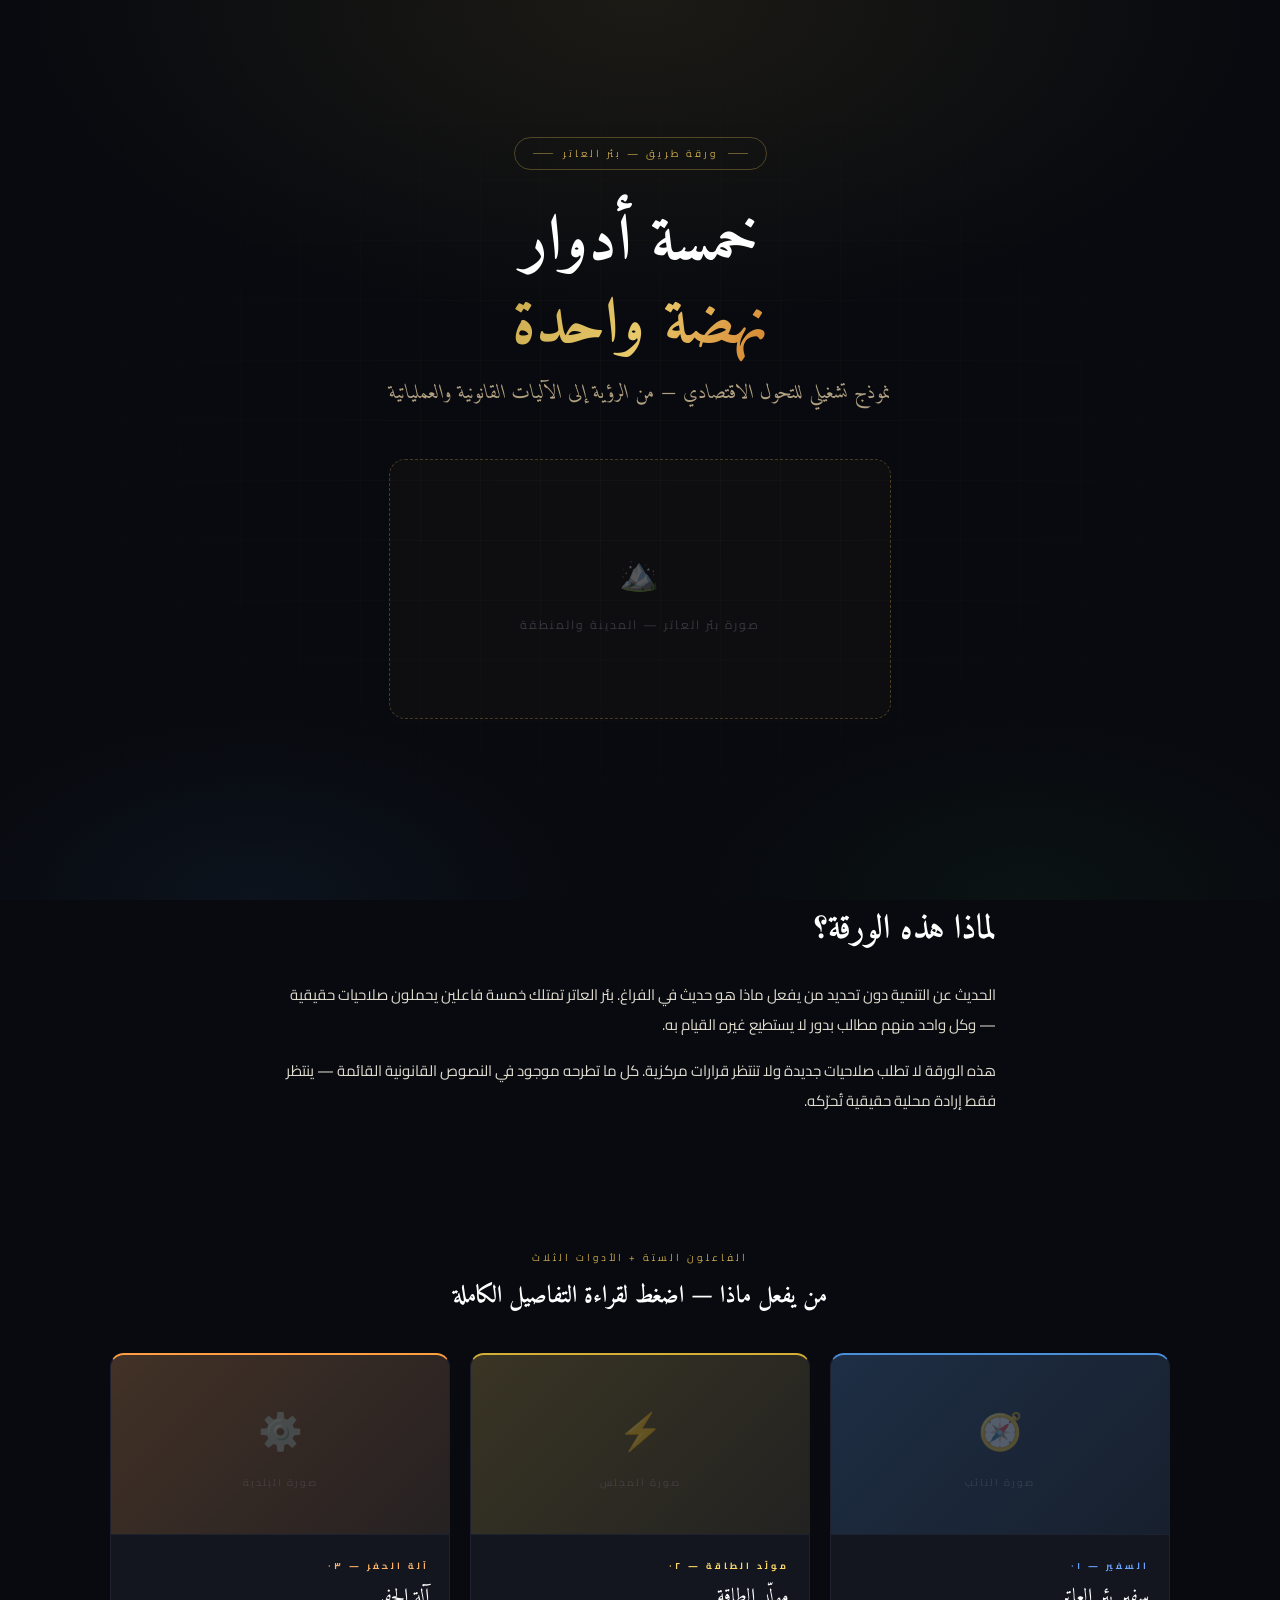
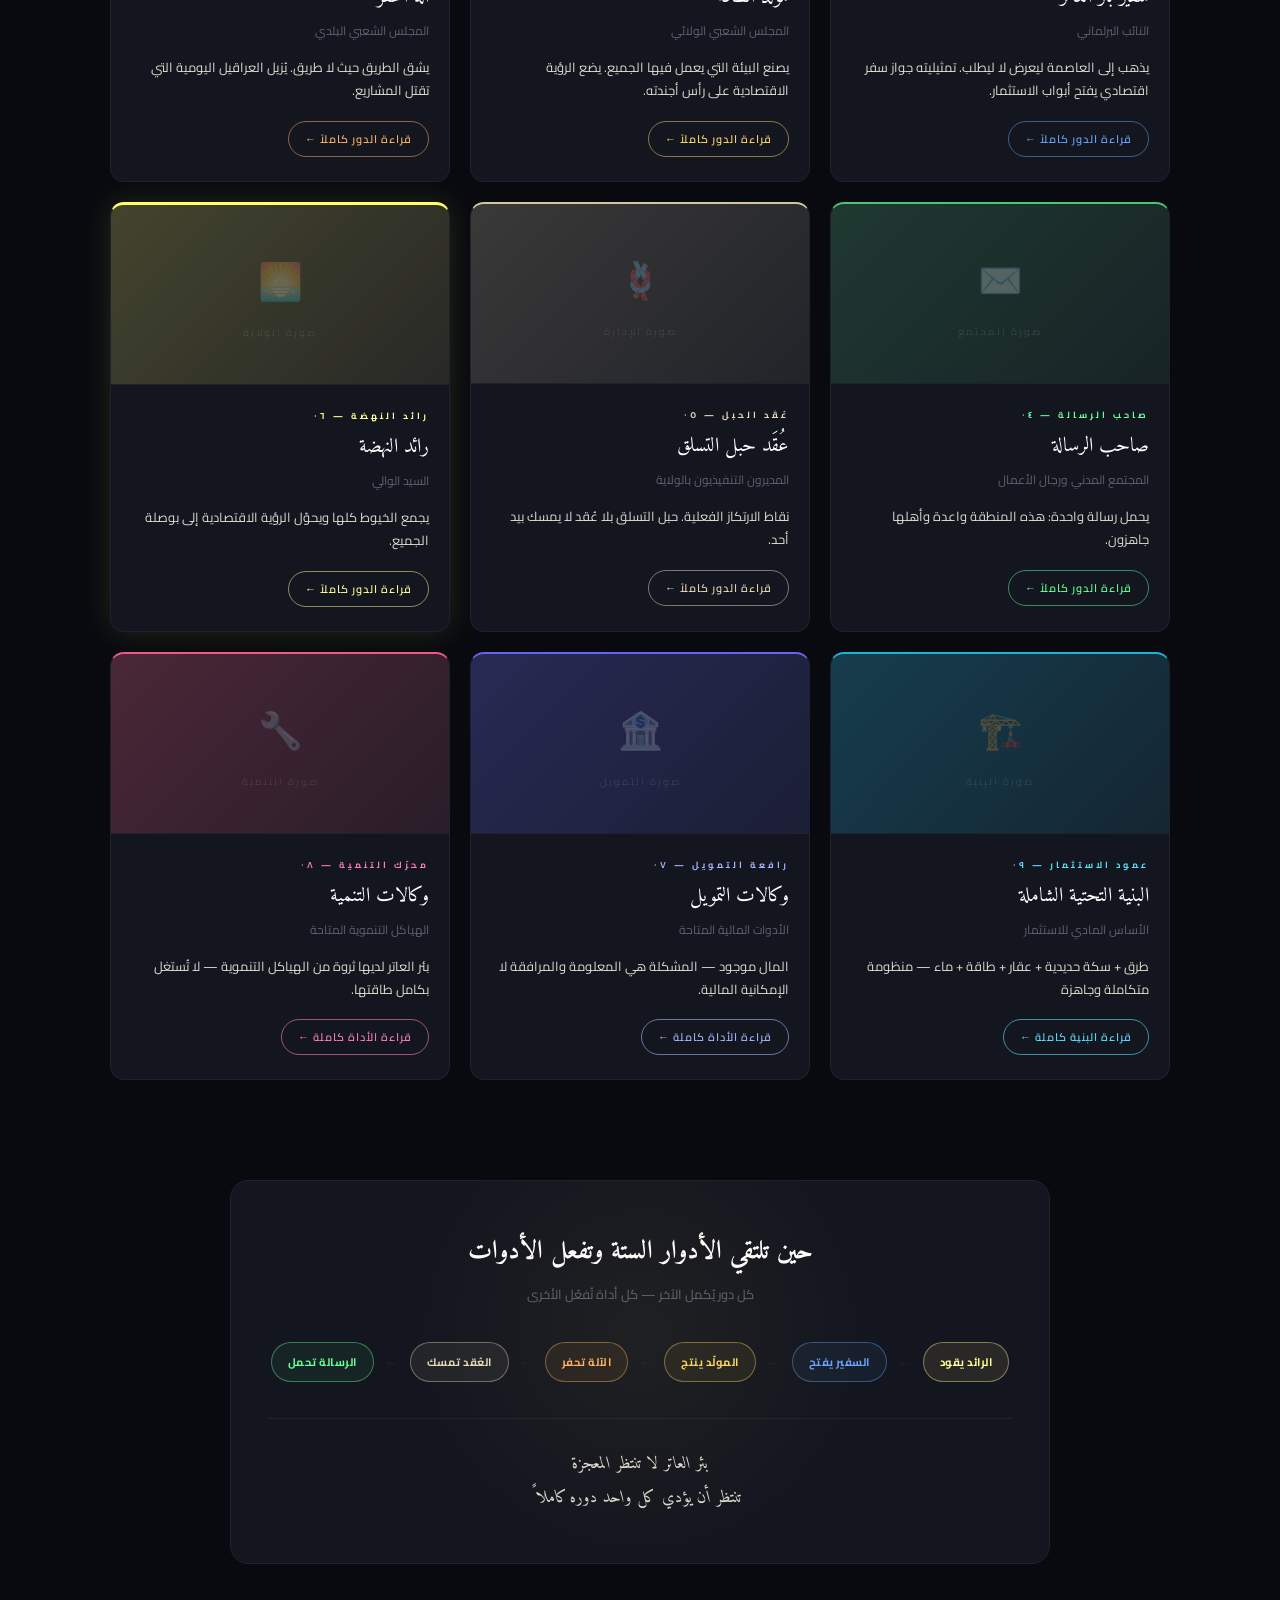
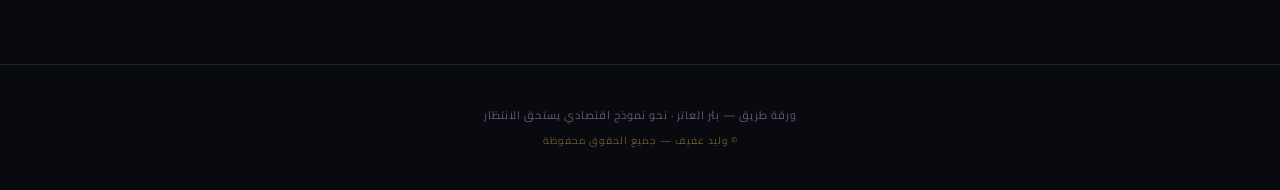
==== commit eb880bc5: "Update index.html" ====
--- a/index.html
+++ b/index.html
@@ -543,20 +543,20 @@
 
 <section class="synergy reveal">
   <div class="synergy-box">
-    <h2>حين تلتقي الأدوار والأدوات التسع</h2>
+    <h2>حين تلتقي الأدوار الستة وتفعل الأدوات</h2>
     <p class="synergy-sub">كل دور يُكمل الآخر — كل أداة تُفعّل الأخرى</p>
     <div class="flow">
+      <div class="flow-node" style="color:#ffff99;border-color:rgba(255,255,153,.4);background:rgba(232,201,106,.1)">الرائد يقود</div>
+       <div class="flow-arr">←</div>
       <div class="flow-node" style="color:#6ba3ff;border-color:rgba(107,163,255,.4);background:rgba(74,143,217,.08)">السفير يفتح</div>
       <div class="flow-arr">←</div>
       <div class="flow-node" style="color:#ffd966;border-color:rgba(255,217,102,.4);background:rgba(212,175,55,.08)">المولّد ينتج</div>
       <div class="flow-arr">←</div>
       <div class="flow-node" style="color:#ffb366;border-color:rgba(255,179,102,.4);background:rgba(255,159,67,.08)">الآلة تحفر</div>
       <div class="flow-arr">←</div>
-      <div class="flow-node" style="color:#66ff99;border-color:rgba(102,255,153,.4);background:rgba(78,196,119,.08)">الرسالة تحمل</div>
-      <div class="flow-arr">←</div>
       <div class="flow-node" style="color:#e8d9b8;border-color:rgba(232,217,184,.4);background:rgba(212,197,160,.08)">العُقد تمسك</div>
       <div class="flow-arr">←</div>
-      <div class="flow-node" style="color:#ffff99;border-color:rgba(255,255,153,.4);background:rgba(232,201,106,.1)">الرائد يقود</div>
+      <div class="flow-node" style="color:#66ff99;border-color:rgba(102,255,153,.4);background:rgba(78,196,119,.08)">الرسالة تحمل</div>    
     </div>
     <div class="synergy-quote">
       بئر العاتر لا تنتظر المعجزة<br>
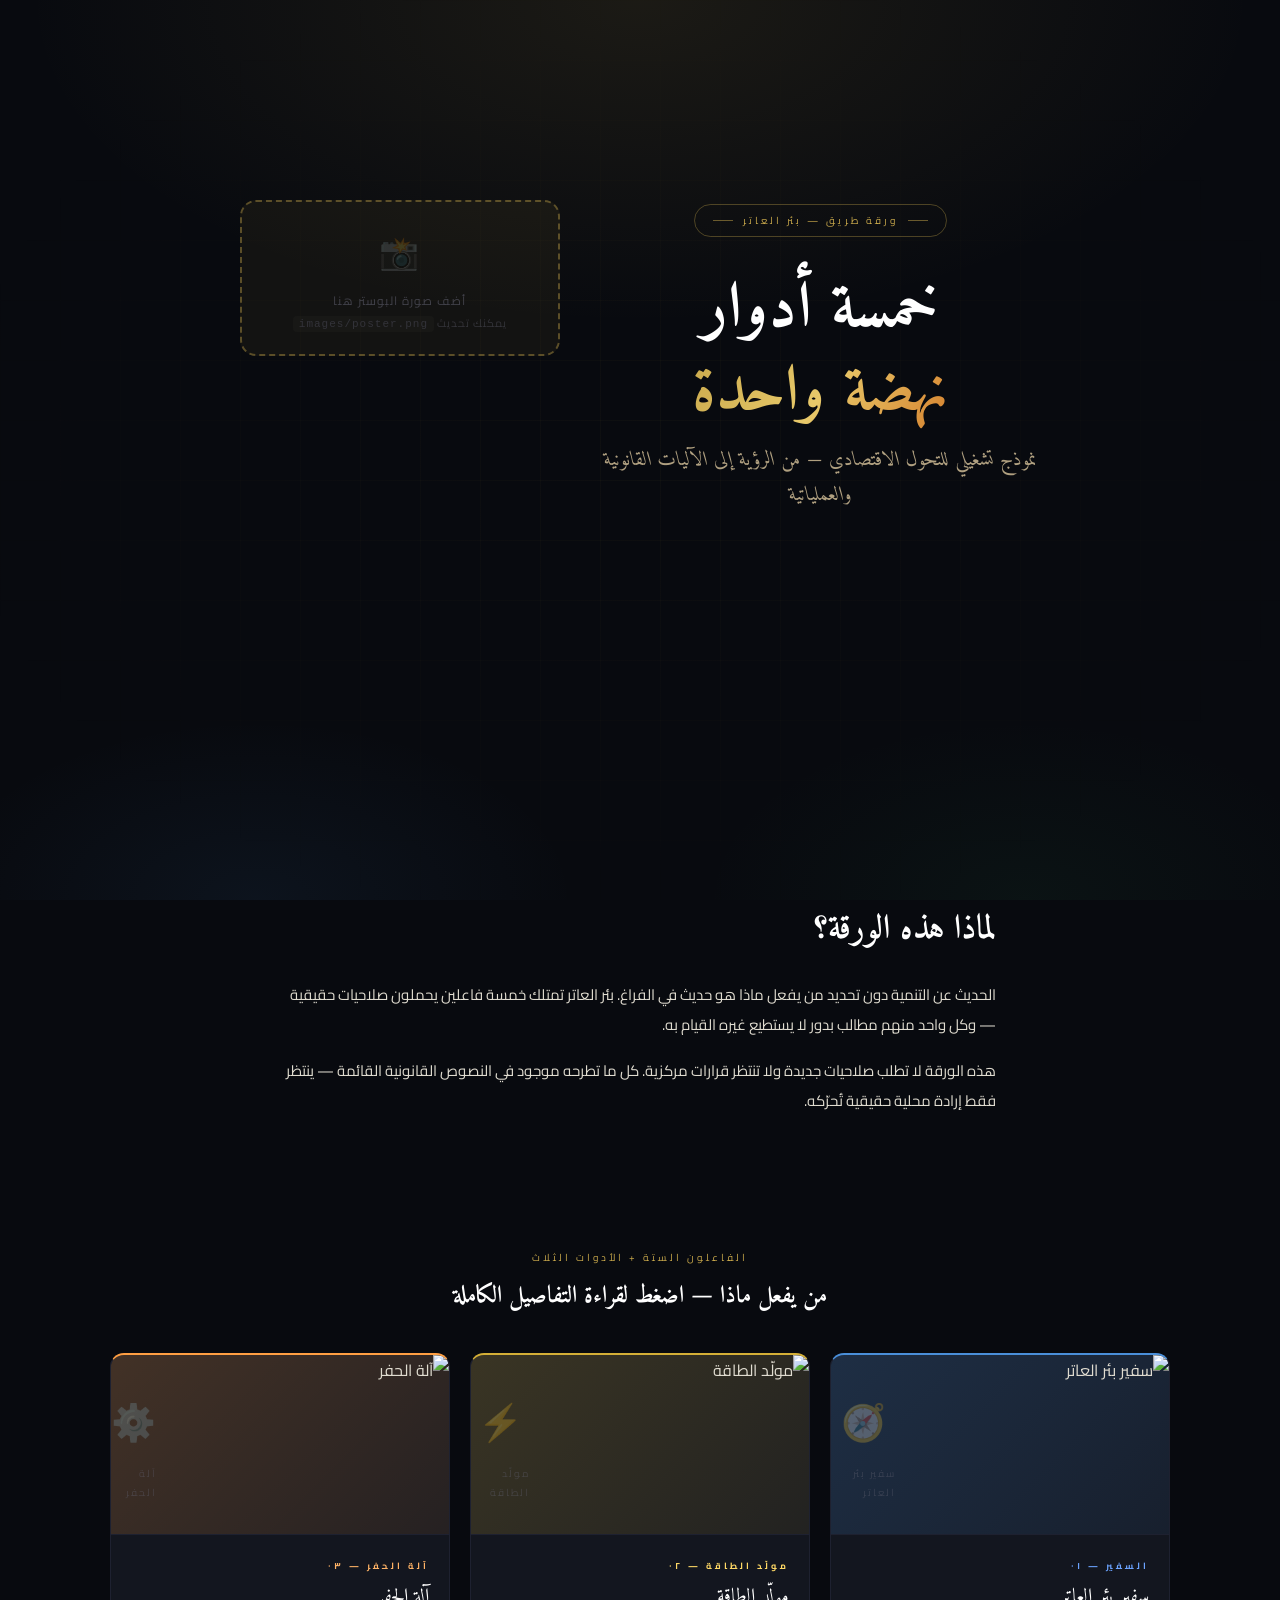
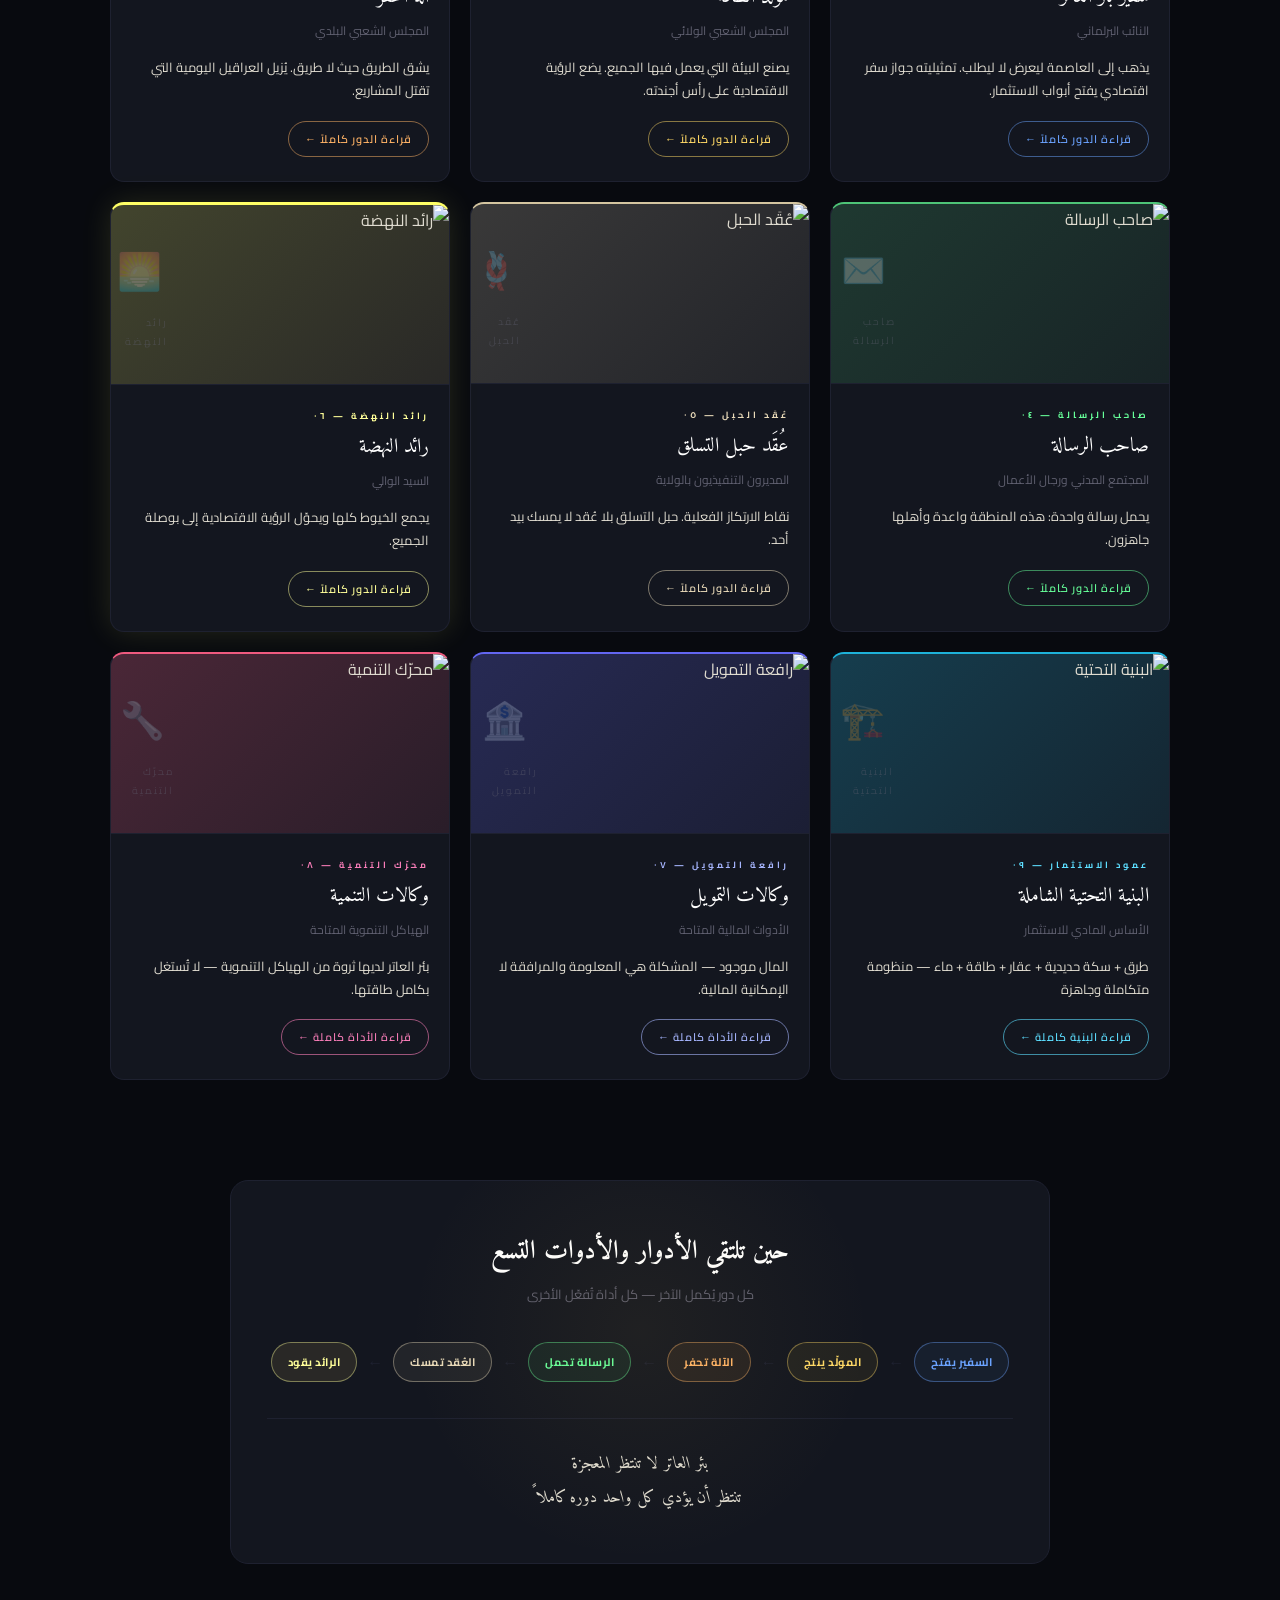
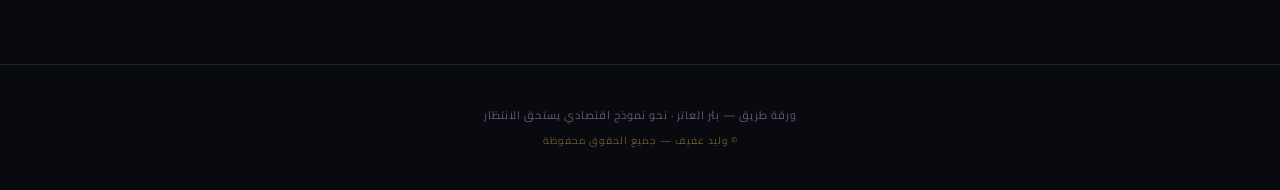
==== commit df43f79c: "Add files via upload" ====
--- a/index.html
+++ b/index.html
@@ -209,7 +209,7 @@
 .tile-image img {
   width:100%; height:100%;
   object-fit:cover;
-  display:none;
+  display:block;
 }
 
 .tile-image-placeholder {
@@ -415,14 +415,23 @@
   <div class="hero-bg"></div>
   <div class="hero-grid"></div>
 
-  <div class="hero-content">
-    <div class="hero-eyebrow">ورقة طريق — بئر العاتر</div>
-    <h1>خمسة أدوار<br><em>نهضة واحدة</em></h1>
-    <p class="hero-tagline">نموذج تشغيلي للتحول الاقتصادي — من الرؤية إلى الآليات القانونية والعملياتية</p>
-
-    <div style="width:100%;max-width:680px;height:260px;border:1px dashed rgba(200,168,75,0.3);border-radius:16px;display:flex;flex-direction:column;align-items:center;justify-content:center;gap:10px;color:var(--muted);font-size:12px;letter-spacing:2px;margin:0 auto 48px;background:rgba(200,168,75,0.03);overflow:hidden;position:relative;">
-      <div style="font-size:32px;opacity:.3;">🏔️</div>
-      <div style="opacity:.5;">صورة بئر العاتر — المدينة والمنطقة</div>
+  <div style="display:flex;align-items:flex-start;gap:40px;max-width:1200px;margin:0 auto;padding:0 24px;position:relative;z-index:2;">
+    <!-- LEFT: TEXT CONTENT -->
+    <div class="hero-content" style="flex:1;min-width:0;">
+      <div class="hero-eyebrow">ورقة طريق — بئر العاتر</div>
+      <h1>خمسة أدوار<br><em>نهضة واحدة</em></h1>
+      <p class="hero-tagline">نموذج تشغيلي للتحول الاقتصادي — من الرؤية إلى الآليات القانونية والعملياتية</p>
+    </div>
+
+    <!-- RIGHT: POSTER SPACE -->
+    <div style="flex:0 0 320px;min-height:500px;">
+      <div style="width:100%;height:100%;border:2px dashed rgba(200,168,75,0.4);border-radius:16px;display:flex;flex-direction:column;align-items:center;justify-content:center;gap:12px;background:rgba(200,168,75,0.06);padding:20px;box-sizing:border-box;position:sticky;top:100px;">
+        <img id="poster-image" src="poster.png" alt="بوستر المرشح" style="width:100%;height:100%;object-fit:contain;border-radius:12px;display:none;">
+        <div id="poster-placeholder" style="text-align:center;color:var(--muted);font-size:12px;letter-spacing:1px;opacity:0.6;">
+          <div style="font-size:32px;margin-bottom:8px;opacity:0.3;">📸</div>
+          <div style="line-height:1.8;">أضف صورة البوستر هنا<br><span style="font-size:11px;opacity:0.7;">يمكنك تحديث <code style="background:rgba(255,255,255,0.05);padding:2px 6px;border-radius:4px;">images/poster.png</code></span></div>
+        </div>
+      </div>
     </div>
   </div>
 </section>
@@ -441,7 +450,7 @@
 
   <div class="actors-grid">
     <a href="ambassador.html" class="actor-tile t-ambassador reveal">
-      <div class="tile-image"><div class="tile-image-placeholder"><div class="p-icon">🧭</div><div class="p-text">صورة النائب</div></div></div>
+      <div class="tile-image"><img src="images/ambassador.svg" alt="سفير بئر العاتر"><div class="tile-image-placeholder"><div class="p-icon">🧭</div><div class="p-text">سفير بئر العاتر</div></div></div>
       <div class="tile-body">
         <div class="tile-code">السفير — ٠١</div>
         <div class="tile-name">سفير بئر العاتر</div>
@@ -452,7 +461,7 @@
     </a>
 
     <a href="generator.html" class="actor-tile t-generator reveal">
-      <div class="tile-image"><div class="tile-image-placeholder"><div class="p-icon">⚡</div><div class="p-text">صورة المجلس</div></div></div>
+      <div class="tile-image"><img src="images/generator.svg" alt="مولّد الطاقة"><div class="tile-image-placeholder"><div class="p-icon">⚡</div><div class="p-text">مولّد الطاقة</div></div></div>
       <div class="tile-body">
         <div class="tile-code">مولّد الطاقة — ٠٢</div>
         <div class="tile-name">مولّد الطاقة</div>
@@ -463,7 +472,7 @@
     </a>
 
     <a href="driller.html" class="actor-tile t-driller reveal">
-      <div class="tile-image"><div class="tile-image-placeholder"><div class="p-icon">⚙️</div><div class="p-text">صورة البلدية</div></div></div>
+      <div class="tile-image"><img src="images/driller.svg" alt="آلة الحفر"><div class="tile-image-placeholder"><div class="p-icon">⚙️</div><div class="p-text">آلة الحفر</div></div></div>
       <div class="tile-body">
         <div class="tile-code">آلة الحفر — ٠٣</div>
         <div class="tile-name">آلة الحفر</div>
@@ -474,7 +483,7 @@
     </a>
 
     <a href="civil.html" class="actor-tile t-civil reveal">
-      <div class="tile-image"><div class="tile-image-placeholder"><div class="p-icon">✉️</div><div class="p-text">صورة المجتمع</div></div></div>
+      <div class="tile-image"><img src="images/civil.svg" alt="صاحب الرسالة"><div class="tile-image-placeholder"><div class="p-icon">✉️</div><div class="p-text">صاحب الرسالة</div></div></div>
       <div class="tile-body">
         <div class="tile-code">صاحب الرسالة — ٠٤</div>
         <div class="tile-name">صاحب الرسالة</div>
@@ -485,7 +494,7 @@
     </a>
 
     <a href="knot.html" class="actor-tile t-knot reveal">
-      <div class="tile-image"><div class="tile-image-placeholder"><div class="p-icon">🪢</div><div class="p-text">صورة الإدارة</div></div></div>
+      <div class="tile-image"><img src="images/knot.svg" alt="عُقَد الحبل"><div class="tile-image-placeholder"><div class="p-icon">🪢</div><div class="p-text">عُقَد الحبل</div></div></div>
       <div class="tile-body">
         <div class="tile-code">عُقَد الحبل — ٠٥</div>
         <div class="tile-name">عُقَد حبل التسلق</div>
@@ -496,7 +505,7 @@
     </a>
 
     <a href="pioneer.html" class="actor-tile t-pioneer reveal">
-      <div class="tile-image"><div class="tile-image-placeholder"><div class="p-icon">🌅</div><div class="p-text">صورة الولاية</div></div></div>
+      <div class="tile-image"><img src="images/pioneer.svg" alt="رائد النهضة"><div class="tile-image-placeholder"><div class="p-icon">🌅</div><div class="p-text">رائد النهضة</div></div></div>
       <div class="tile-body">
         <div class="tile-code">رائد النهضة — ٠٦</div>
         <div class="tile-name">رائد النهضة</div>
@@ -507,7 +516,7 @@
     </a>
 
     <a href="infrastructure.html" class="actor-tile t-infrastructure reveal">
-      <div class="tile-image"><div class="tile-image-placeholder"><div class="p-icon">🏗️</div><div class="p-text">صورة البنية</div></div></div>
+      <div class="tile-image"><img src="images/infrastructure.svg" alt="البنية التحتية"><div class="tile-image-placeholder"><div class="p-icon">🏗️</div><div class="p-text">البنية التحتية</div></div></div>
       <div class="tile-body">
         <div class="tile-code">عمود الاستثمار — ٠٩</div>
         <div class="tile-name">البنية التحتية الشاملة</div>
@@ -518,7 +527,7 @@
     </a>
 
     <a href="finance.html" class="actor-tile t-finance reveal">
-      <div class="tile-image"><div class="tile-image-placeholder"><div class="p-icon">🏦</div><div class="p-text">صورة التمويل</div></div></div>
+      <div class="tile-image"><img src="images/finance.svg" alt="رافعة التمويل"><div class="tile-image-placeholder"><div class="p-icon">🏦</div><div class="p-text">رافعة التمويل</div></div></div>
       <div class="tile-body">
         <div class="tile-code">رافعة التمويل — ٠٧</div>
         <div class="tile-name">وكالات التمويل</div>
@@ -529,7 +538,7 @@
     </a>
 
     <a href="development.html" class="actor-tile t-development reveal">
-      <div class="tile-image"><div class="tile-image-placeholder"><div class="p-icon">🔧</div><div class="p-text">صورة التنمية</div></div></div>
+      <div class="tile-image"><img src="images/development.svg" alt="محرّك التنمية"><div class="tile-image-placeholder"><div class="p-icon">🔧</div><div class="p-text">محرّك التنمية</div></div></div>
       <div class="tile-body">
         <div class="tile-code">محرّك التنمية — ٠٨</div>
         <div class="tile-name">وكالات التنمية</div>
@@ -543,20 +552,20 @@
 
 <section class="synergy reveal">
   <div class="synergy-box">
-    <h2>حين تلتقي الأدوار الستة وتفعل الأدوات</h2>
+    <h2>حين تلتقي الأدوار والأدوات التسع</h2>
     <p class="synergy-sub">كل دور يُكمل الآخر — كل أداة تُفعّل الأخرى</p>
     <div class="flow">
-      <div class="flow-node" style="color:#ffff99;border-color:rgba(255,255,153,.4);background:rgba(232,201,106,.1)">الرائد يقود</div>
-       <div class="flow-arr">←</div>
       <div class="flow-node" style="color:#6ba3ff;border-color:rgba(107,163,255,.4);background:rgba(74,143,217,.08)">السفير يفتح</div>
       <div class="flow-arr">←</div>
       <div class="flow-node" style="color:#ffd966;border-color:rgba(255,217,102,.4);background:rgba(212,175,55,.08)">المولّد ينتج</div>
       <div class="flow-arr">←</div>
       <div class="flow-node" style="color:#ffb366;border-color:rgba(255,179,102,.4);background:rgba(255,159,67,.08)">الآلة تحفر</div>
       <div class="flow-arr">←</div>
+      <div class="flow-node" style="color:#66ff99;border-color:rgba(102,255,153,.4);background:rgba(78,196,119,.08)">الرسالة تحمل</div>
+      <div class="flow-arr">←</div>
       <div class="flow-node" style="color:#e8d9b8;border-color:rgba(232,217,184,.4);background:rgba(212,197,160,.08)">العُقد تمسك</div>
       <div class="flow-arr">←</div>
-      <div class="flow-node" style="color:#66ff99;border-color:rgba(102,255,153,.4);background:rgba(78,196,119,.08)">الرسالة تحمل</div>    
+      <div class="flow-node" style="color:#ffff99;border-color:rgba(255,255,153,.4);background:rgba(232,201,106,.1)">الرائد يقود</div>
     </div>
     <div class="synergy-quote">
       بئر العاتر لا تنتظر المعجزة<br>
@@ -574,6 +583,22 @@
 <script>
 const obs=new IntersectionObserver(e=>{e.forEach(x=>{if(x.isIntersecting)x.target.classList.add('visible')})},{threshold:.12});
 document.querySelectorAll('.reveal').forEach(el=>obs.observe(el));
+
+// Poster auto-display
+document.addEventListener('DOMContentLoaded', function() {
+  const img = document.getElementById('poster-image');
+  const placeholder = document.getElementById('poster-placeholder');
+  if (img) {
+    img.onload = function() {
+      img.style.display = 'block';
+      if (placeholder) placeholder.style.display = 'none';
+    };
+    img.onerror = function() {
+      img.style.display = 'none';
+      if (placeholder) placeholder.style.display = 'block';
+    };
+  }
+});
 </script>
 </body>
 </html>
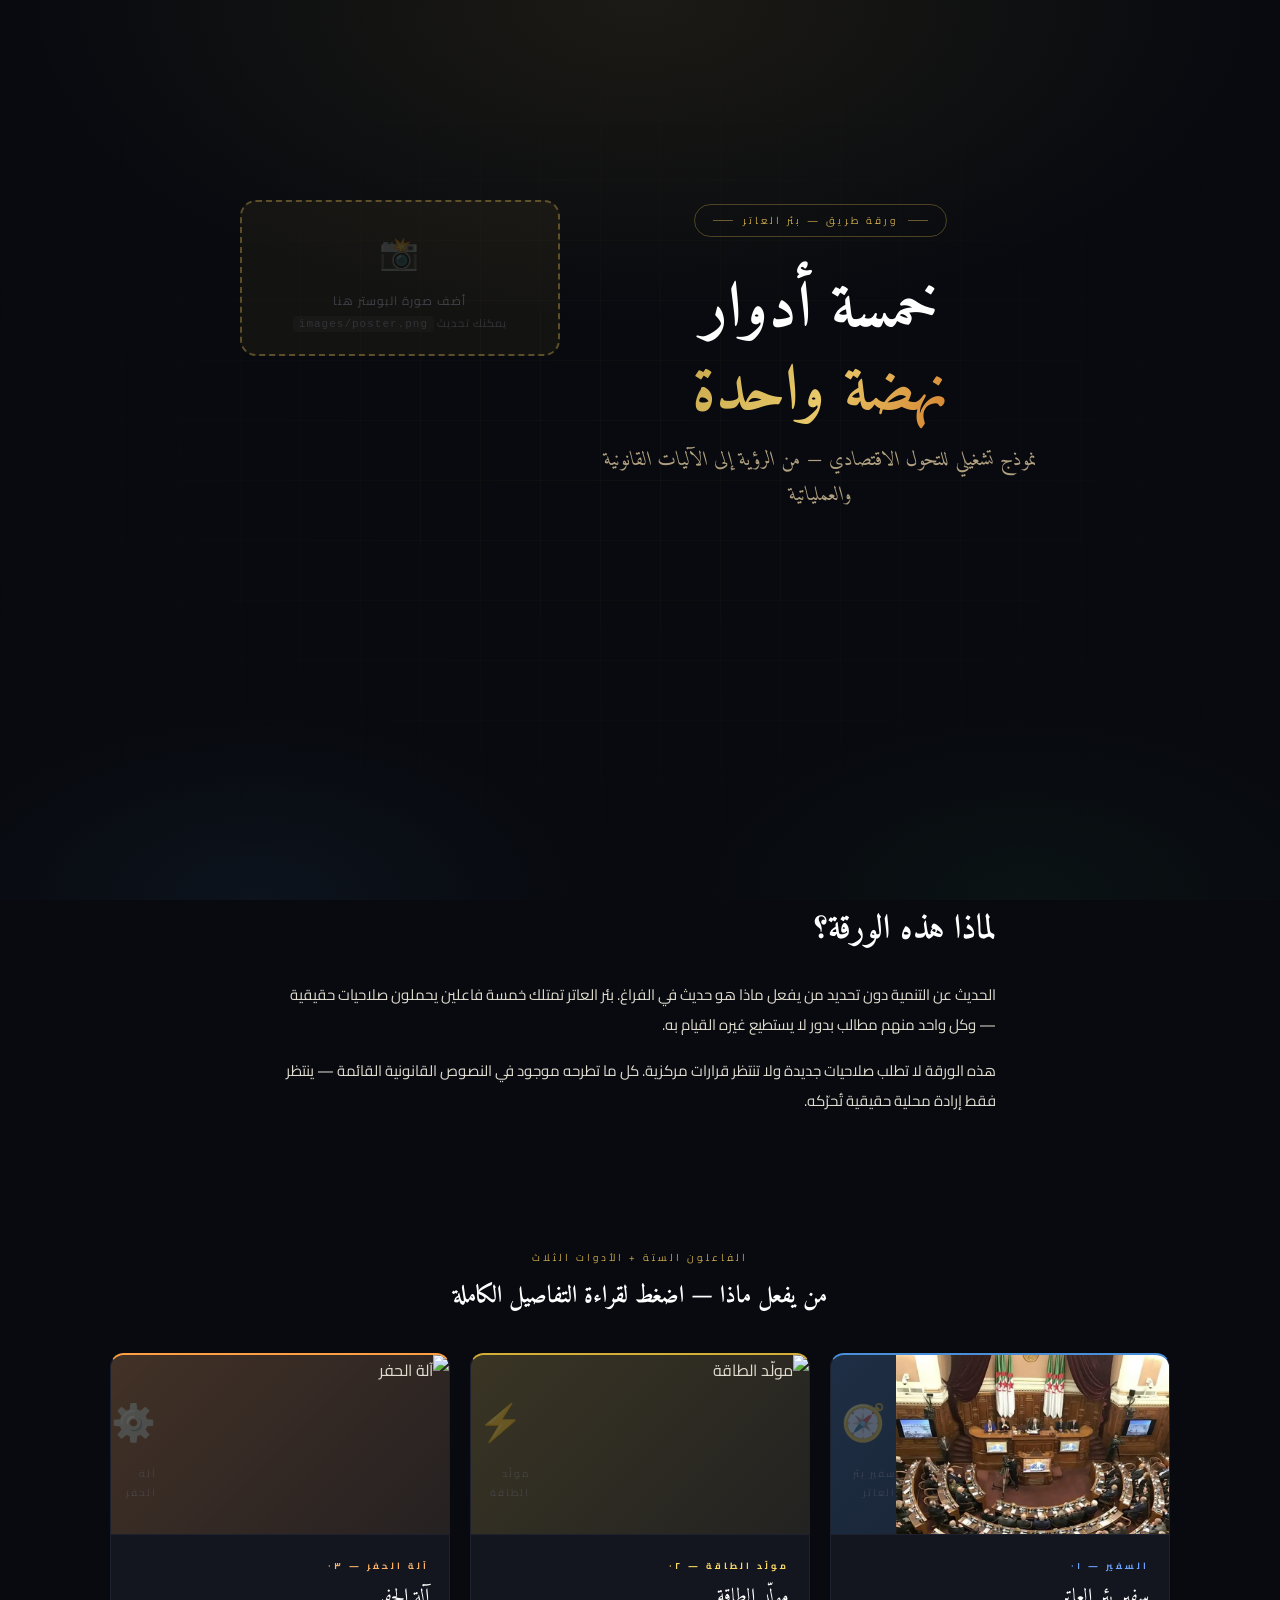
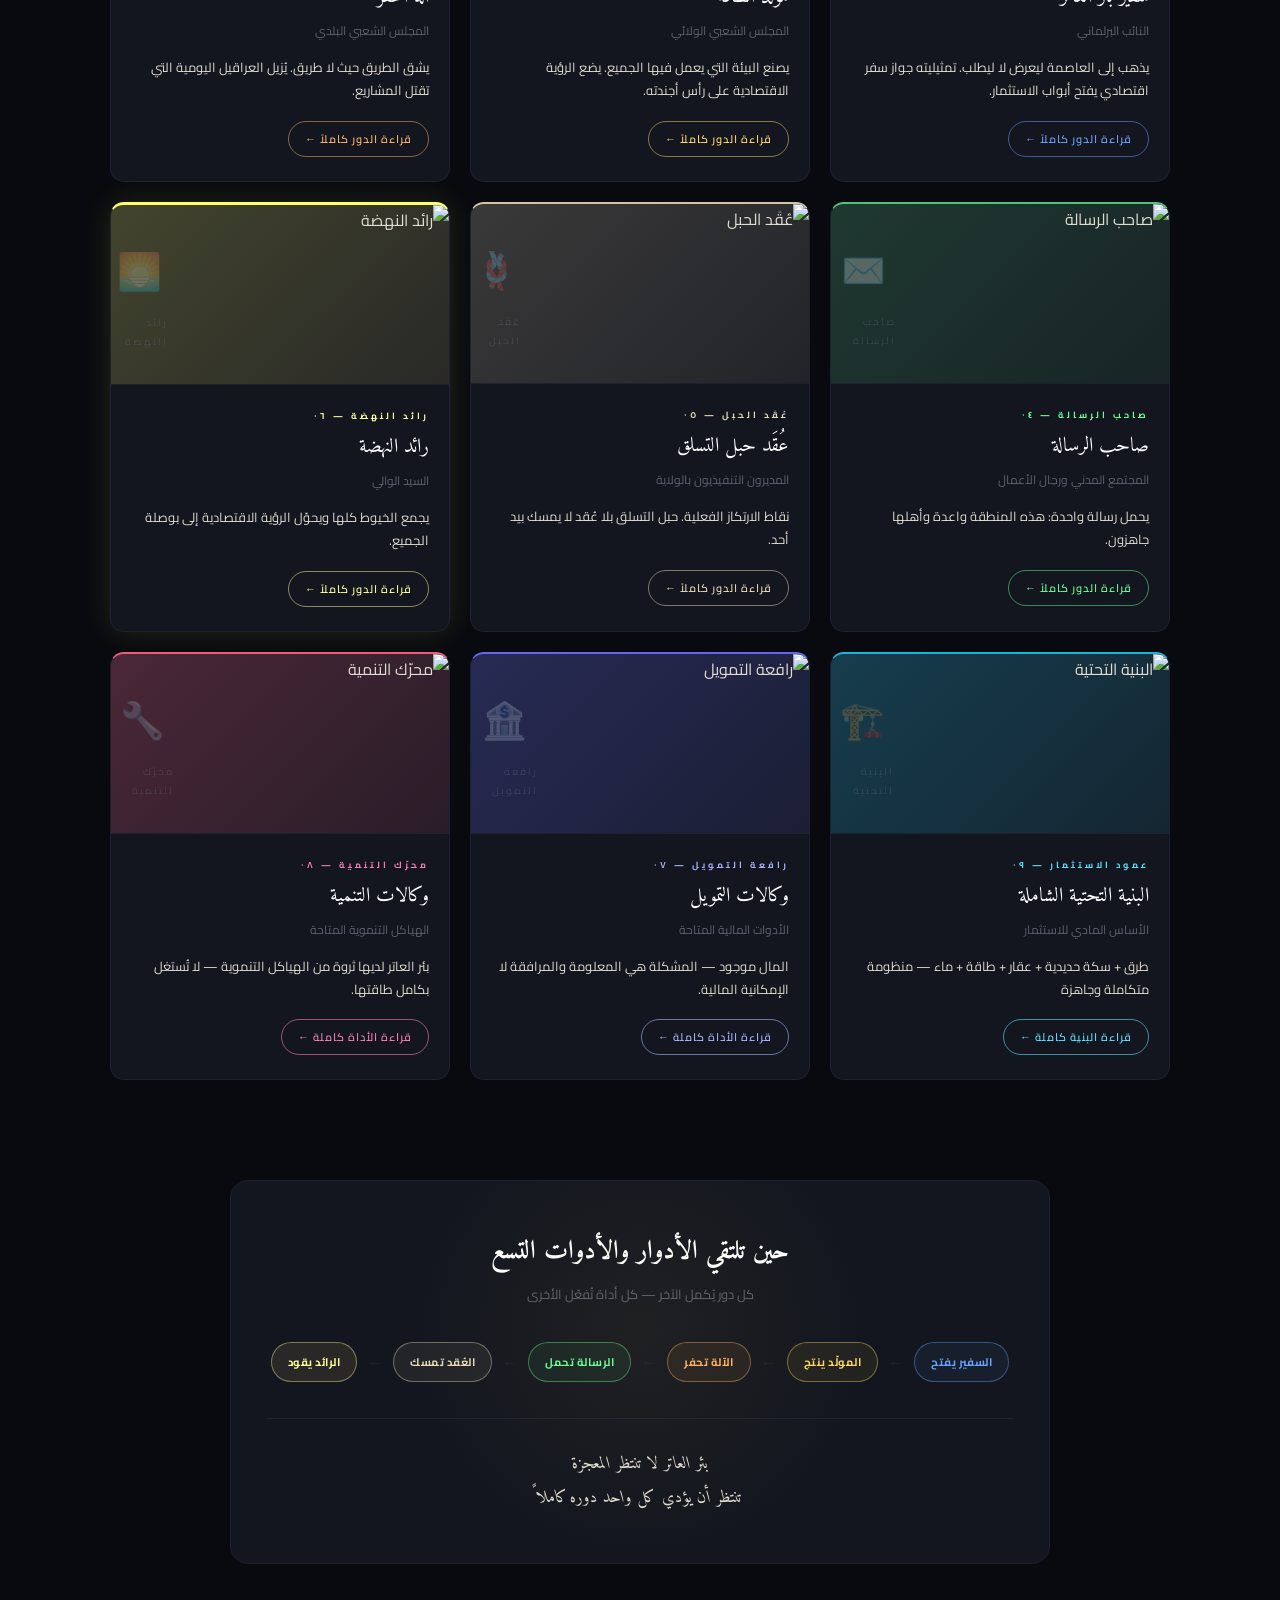
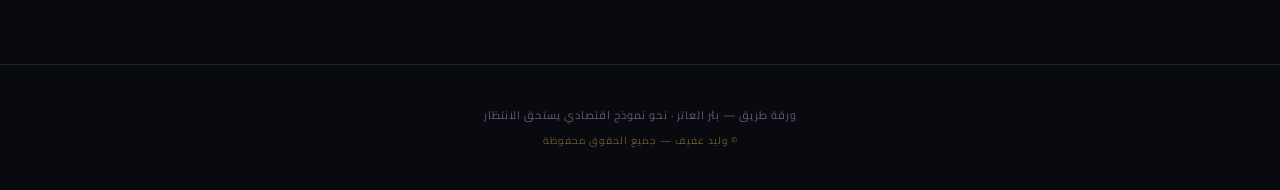
==== commit 866ae4ce: "Add files via upload" ====
--- a/index.html
+++ b/index.html
@@ -450,7 +450,7 @@
 
   <div class="actors-grid">
     <a href="ambassador.html" class="actor-tile t-ambassador reveal">
-      <div class="tile-image"><img src="images/ambassador.svg" alt="سفير بئر العاتر"><div class="tile-image-placeholder"><div class="p-icon">🧭</div><div class="p-text">سفير بئر العاتر</div></div></div>
+      <div class="tile-image"><img src="ambassador.png" alt="سفير بئر العاتر"><div class="tile-image-placeholder"><div class="p-icon">🧭</div><div class="p-text">سفير بئر العاتر</div></div></div>
       <div class="tile-body">
         <div class="tile-code">السفير — ٠١</div>
         <div class="tile-name">سفير بئر العاتر</div>
@@ -461,7 +461,7 @@
     </a>
 
     <a href="generator.html" class="actor-tile t-generator reveal">
-      <div class="tile-image"><img src="images/generator.svg" alt="مولّد الطاقة"><div class="tile-image-placeholder"><div class="p-icon">⚡</div><div class="p-text">مولّد الطاقة</div></div></div>
+      <div class="tile-image"><img src="generator.png" alt="مولّد الطاقة"><div class="tile-image-placeholder"><div class="p-icon">⚡</div><div class="p-text">مولّد الطاقة</div></div></div>
       <div class="tile-body">
         <div class="tile-code">مولّد الطاقة — ٠٢</div>
         <div class="tile-name">مولّد الطاقة</div>
@@ -472,7 +472,7 @@
     </a>
 
     <a href="driller.html" class="actor-tile t-driller reveal">
-      <div class="tile-image"><img src="images/driller.svg" alt="آلة الحفر"><div class="tile-image-placeholder"><div class="p-icon">⚙️</div><div class="p-text">آلة الحفر</div></div></div>
+      <div class="tile-image"><img src="driller.png" alt="آلة الحفر"><div class="tile-image-placeholder"><div class="p-icon">⚙️</div><div class="p-text">آلة الحفر</div></div></div>
       <div class="tile-body">
         <div class="tile-code">آلة الحفر — ٠٣</div>
         <div class="tile-name">آلة الحفر</div>
@@ -483,7 +483,7 @@
     </a>
 
     <a href="civil.html" class="actor-tile t-civil reveal">
-      <div class="tile-image"><img src="images/civil.svg" alt="صاحب الرسالة"><div class="tile-image-placeholder"><div class="p-icon">✉️</div><div class="p-text">صاحب الرسالة</div></div></div>
+      <div class="tile-image"><img src="civil.png" alt="صاحب الرسالة"><div class="tile-image-placeholder"><div class="p-icon">✉️</div><div class="p-text">صاحب الرسالة</div></div></div>
       <div class="tile-body">
         <div class="tile-code">صاحب الرسالة — ٠٤</div>
         <div class="tile-name">صاحب الرسالة</div>
@@ -494,7 +494,7 @@
     </a>
 
     <a href="knot.html" class="actor-tile t-knot reveal">
-      <div class="tile-image"><img src="images/knot.svg" alt="عُقَد الحبل"><div class="tile-image-placeholder"><div class="p-icon">🪢</div><div class="p-text">عُقَد الحبل</div></div></div>
+      <div class="tile-image"><img src="knot.png" alt="عُقَد الحبل"><div class="tile-image-placeholder"><div class="p-icon">🪢</div><div class="p-text">عُقَد الحبل</div></div></div>
       <div class="tile-body">
         <div class="tile-code">عُقَد الحبل — ٠٥</div>
         <div class="tile-name">عُقَد حبل التسلق</div>
@@ -505,7 +505,7 @@
     </a>
 
     <a href="pioneer.html" class="actor-tile t-pioneer reveal">
-      <div class="tile-image"><img src="images/pioneer.svg" alt="رائد النهضة"><div class="tile-image-placeholder"><div class="p-icon">🌅</div><div class="p-text">رائد النهضة</div></div></div>
+      <div class="tile-image"><img src="pioneer.png" alt="رائد النهضة"><div class="tile-image-placeholder"><div class="p-icon">🌅</div><div class="p-text">رائد النهضة</div></div></div>
       <div class="tile-body">
         <div class="tile-code">رائد النهضة — ٠٦</div>
         <div class="tile-name">رائد النهضة</div>
@@ -516,7 +516,7 @@
     </a>
 
     <a href="infrastructure.html" class="actor-tile t-infrastructure reveal">
-      <div class="tile-image"><img src="images/infrastructure.svg" alt="البنية التحتية"><div class="tile-image-placeholder"><div class="p-icon">🏗️</div><div class="p-text">البنية التحتية</div></div></div>
+      <div class="tile-image"><img src="infrastructure.png" alt="البنية التحتية"><div class="tile-image-placeholder"><div class="p-icon">🏗️</div><div class="p-text">البنية التحتية</div></div></div>
       <div class="tile-body">
         <div class="tile-code">عمود الاستثمار — ٠٩</div>
         <div class="tile-name">البنية التحتية الشاملة</div>
@@ -527,7 +527,7 @@
     </a>
 
     <a href="finance.html" class="actor-tile t-finance reveal">
-      <div class="tile-image"><img src="images/finance.svg" alt="رافعة التمويل"><div class="tile-image-placeholder"><div class="p-icon">🏦</div><div class="p-text">رافعة التمويل</div></div></div>
+      <div class="tile-image"><img src="finance.png" alt="رافعة التمويل"><div class="tile-image-placeholder"><div class="p-icon">🏦</div><div class="p-text">رافعة التمويل</div></div></div>
       <div class="tile-body">
         <div class="tile-code">رافعة التمويل — ٠٧</div>
         <div class="tile-name">وكالات التمويل</div>
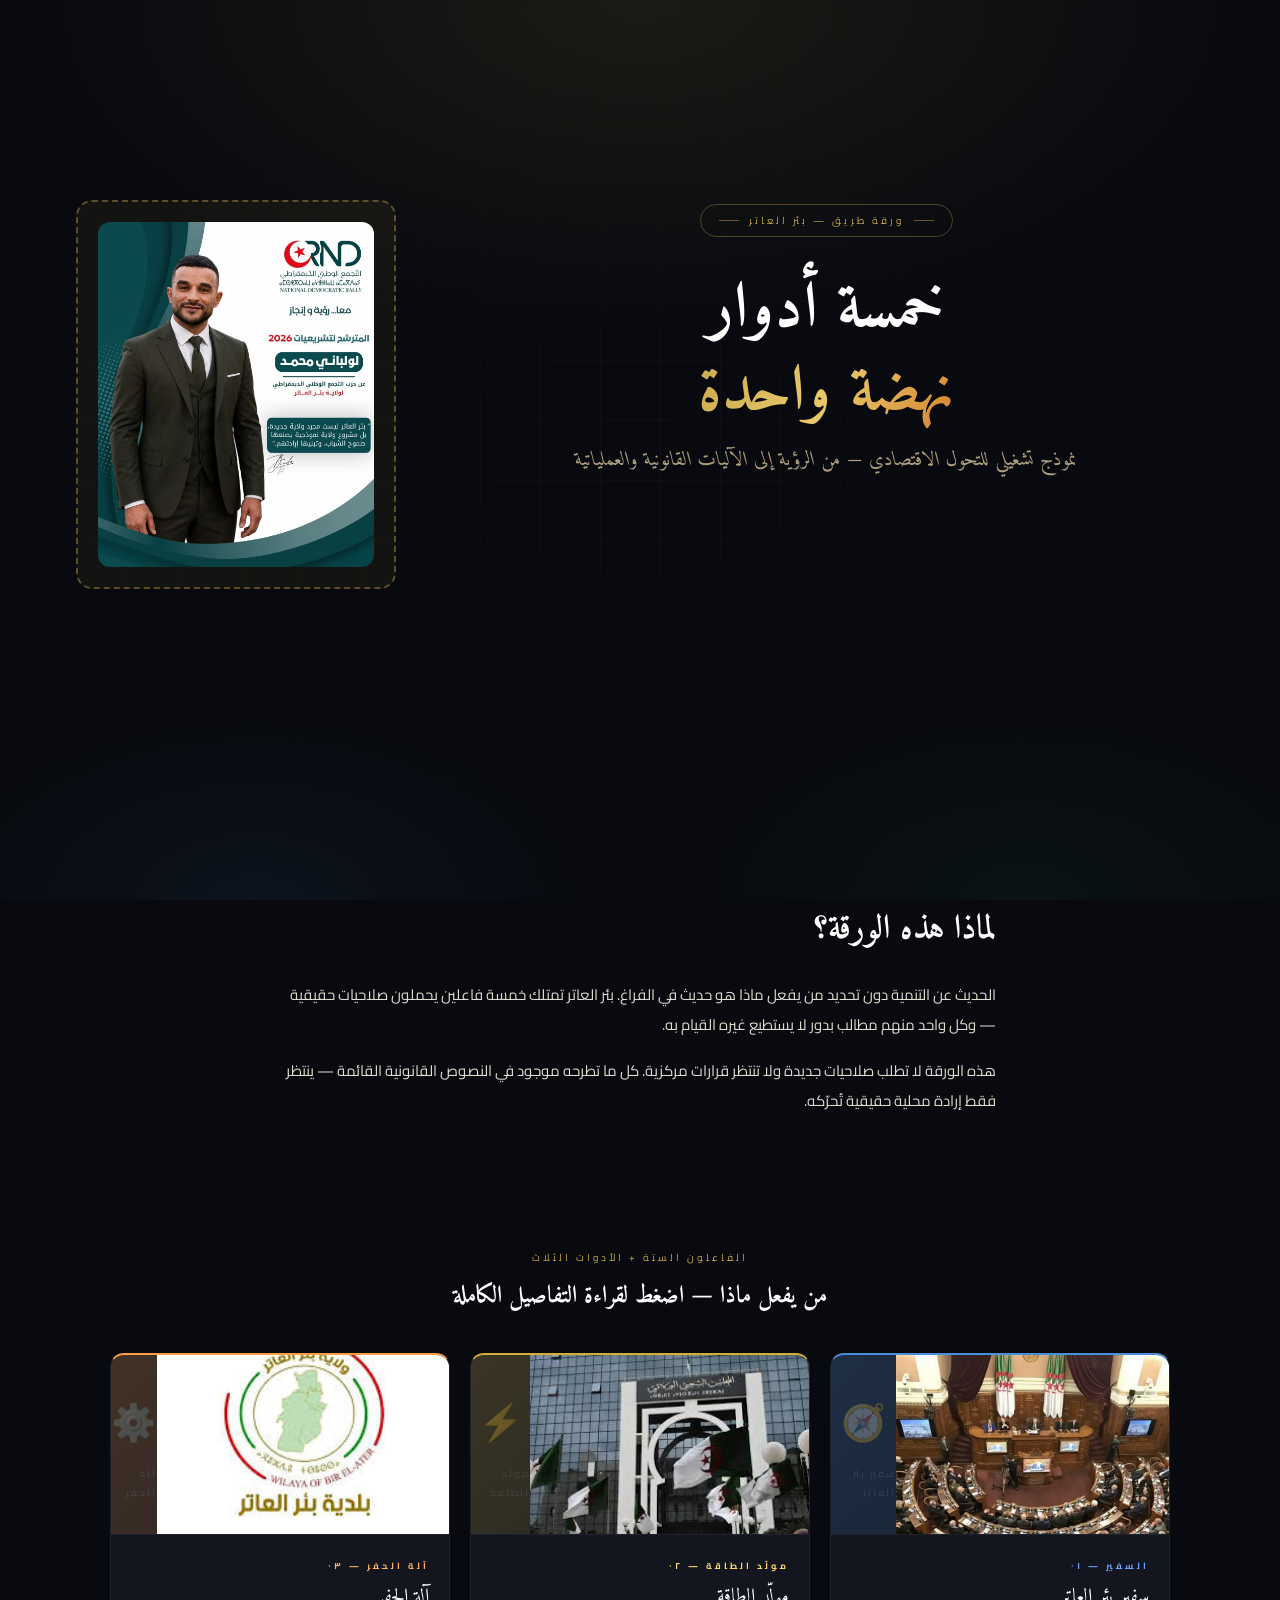
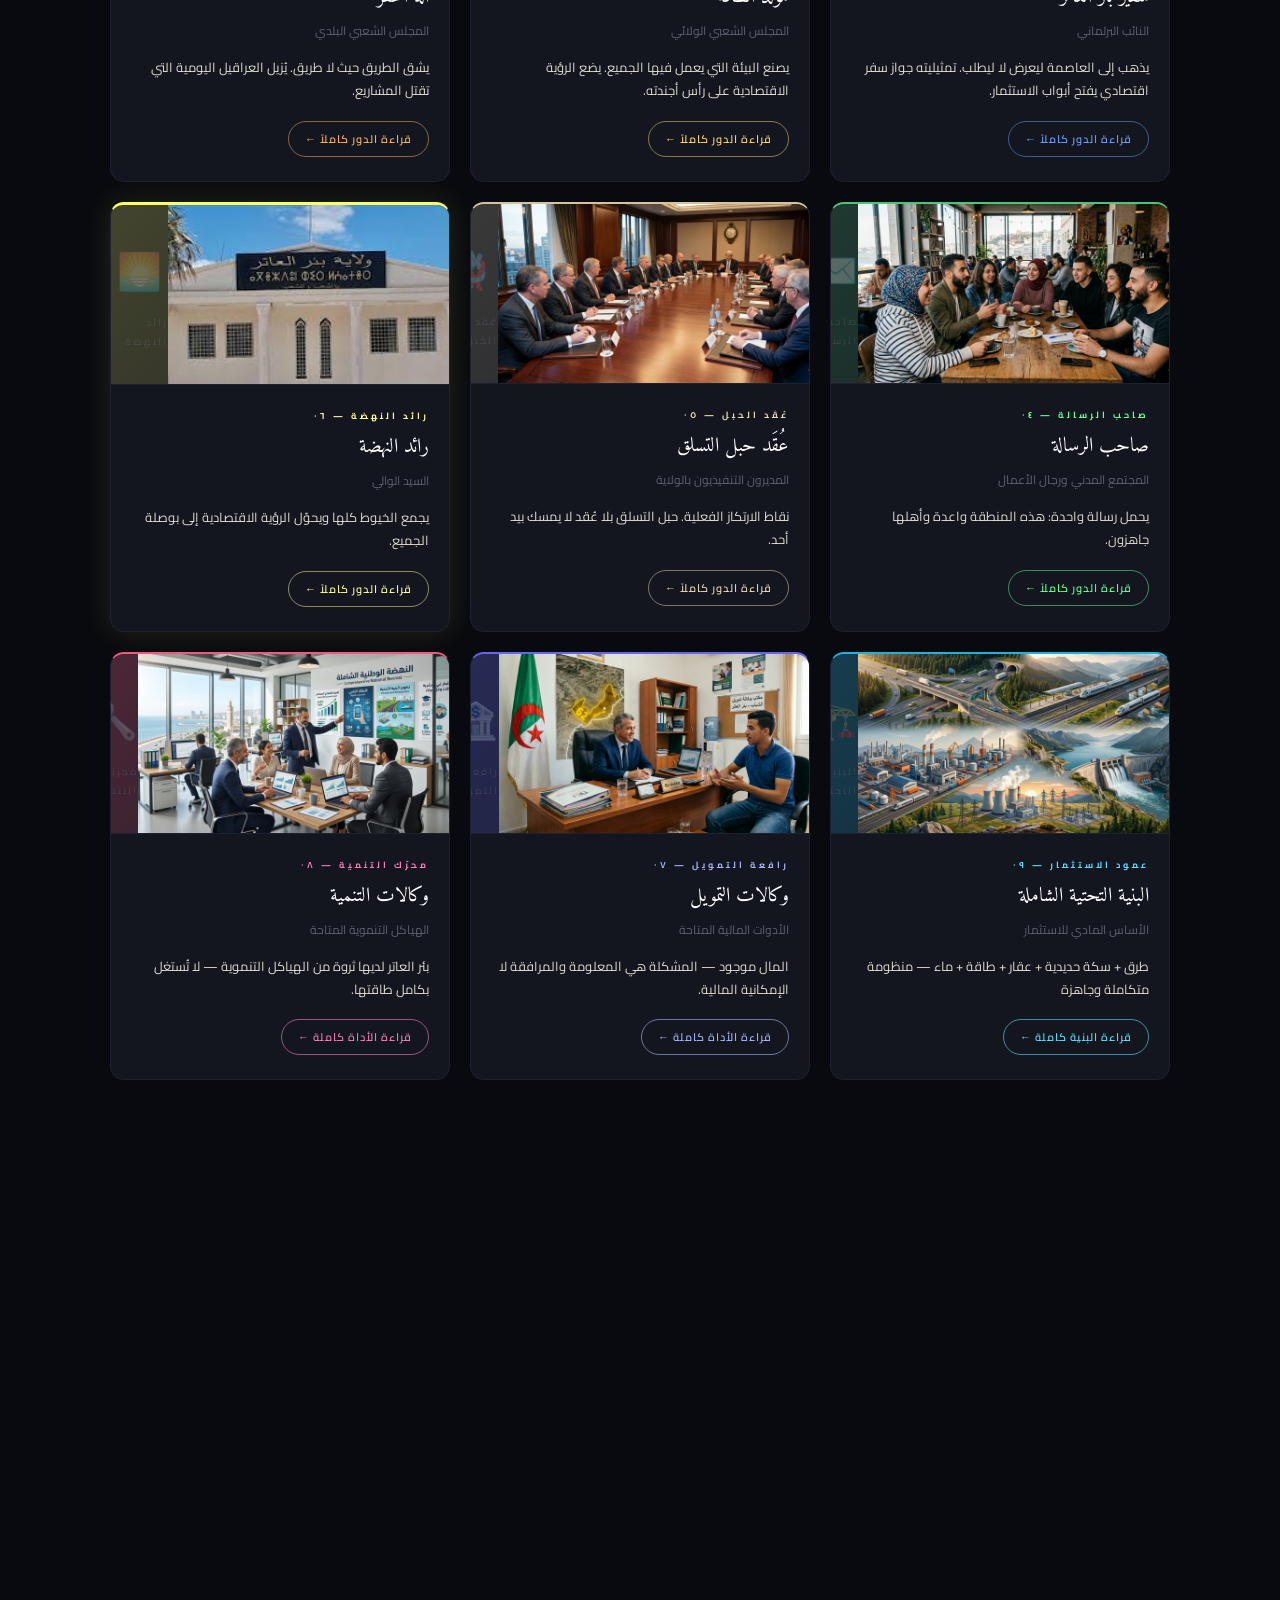
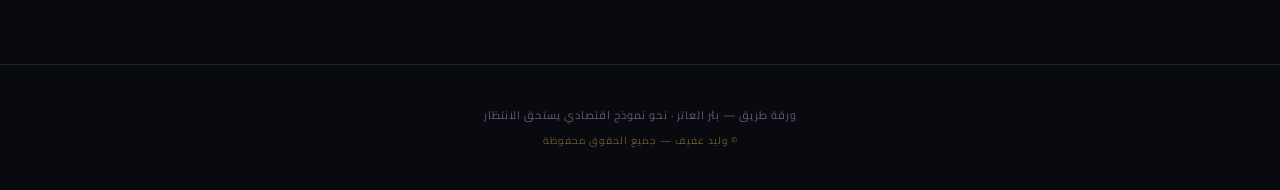
==== commit b3b9389a: "Update index.html" ====
--- a/index.html
+++ b/index.html
@@ -538,7 +538,7 @@
     </a>
 
     <a href="development.html" class="actor-tile t-development reveal">
-      <div class="tile-image"><img src="images/development.svg" alt="محرّك التنمية"><div class="tile-image-placeholder"><div class="p-icon">🔧</div><div class="p-text">محرّك التنمية</div></div></div>
+      <div class="tile-image"><img src="development.png" alt="محرّك التنمية"><div class="tile-image-placeholder"><div class="p-icon">🔧</div><div class="p-text">محرّك التنمية</div></div></div>
       <div class="tile-body">
         <div class="tile-code">محرّك التنمية — ٠٨</div>
         <div class="tile-name">وكالات التنمية</div>
